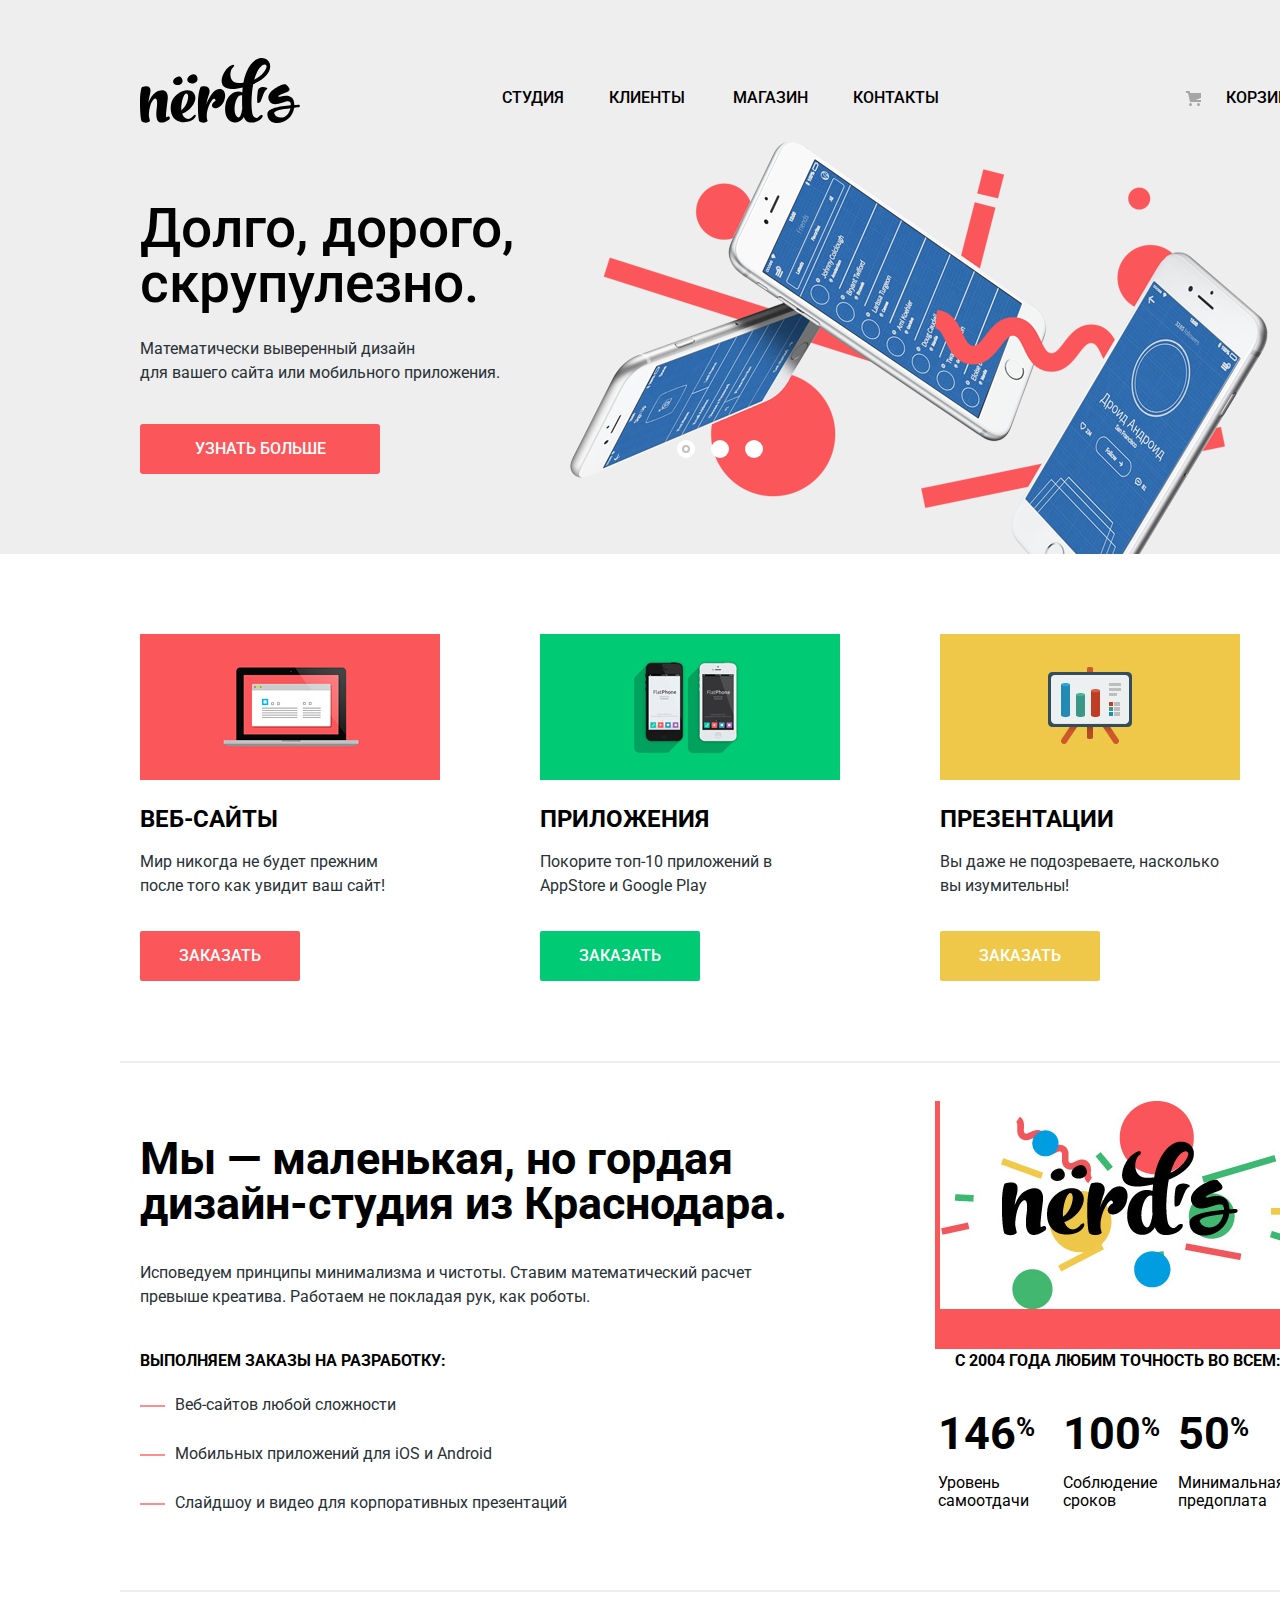
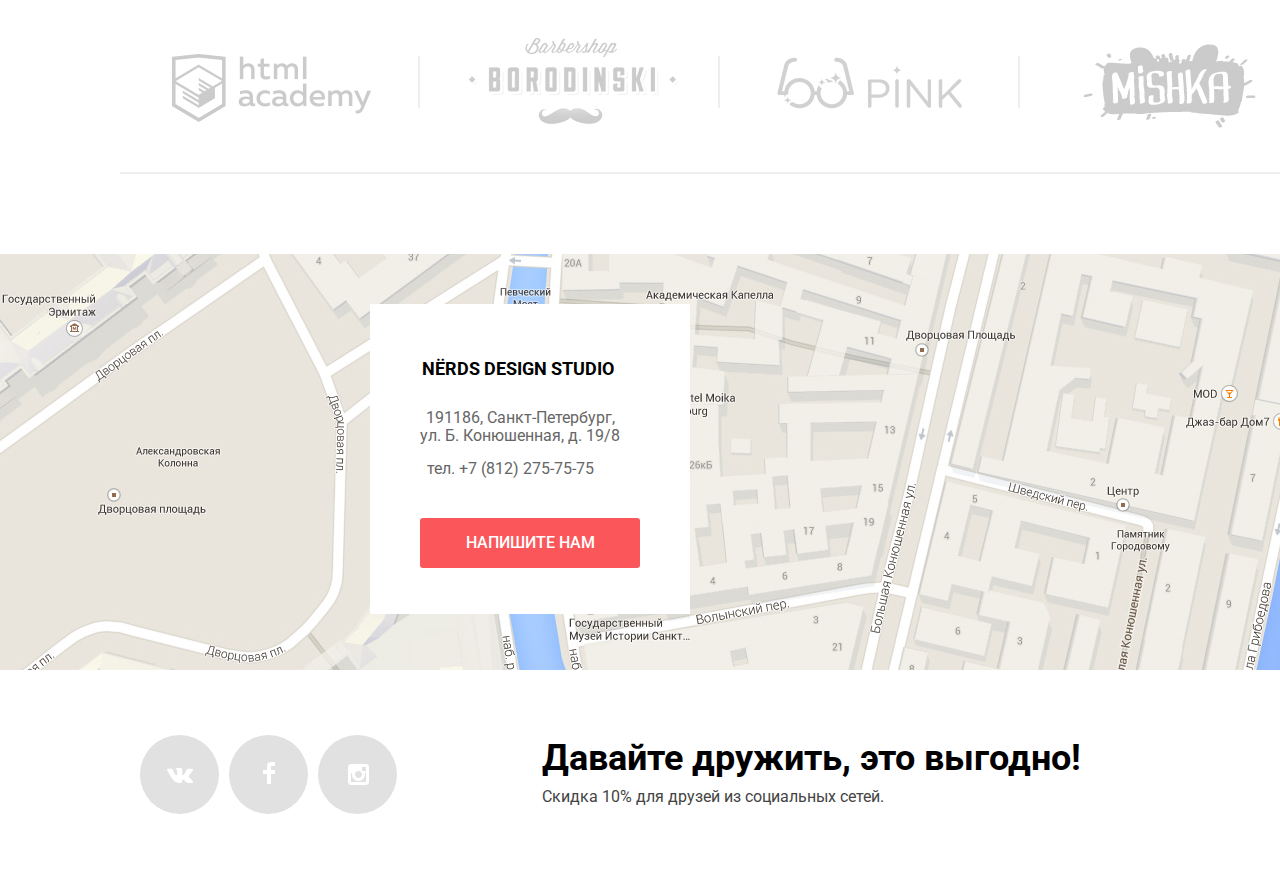
==== index.html @ 0709af21 "Закончил верстку  главной страницы и страницы каталога" ====
<!DOCTYPE html>
<html lang="ru">
  <head>
    <meta charset="utf-8">
    <title>Дизайн студия nёrds</title>
    <link href="https://fonts.googleapis.com/css?family=Roboto:400,500,700&amp;subset=cyrillic" rel="stylesheet">
    <link href="css/normalize.css" rel="stylesheet">
    <link href="css/style.css" rel="stylesheet">
  </head>
  <body>
    <header class="main-header">
      <div class="flex-container">
        <span class="main-header-logo">
          <img src="img/nerds-logo.svg" width="160" height="65" alt="Логотип дизайн студии nёrds">
        </span>
        <nav class="navigation">
          <ul class="navigation-list">
            <li class="navigation-item"><a class="navigation-link" href="studio.html">Студия</a></li>
            <li class="navigation-item"><a class="navigation-link" href="customers.html">Клиенты</a></li>
            <li class="navigation-item"><a class="navigation-link" href="catalog.html">Магазин</a></li>
            <li class="navigation-item"><a class="navigation-link" href="contacts.html">Контакты</a></li>
          </ul>
          <a class="navigation-link-basket" href="basket.html">Корзина</a>
        </nav>
      </div>
    </header>

    <main class="main-content">
      <h1 class="visually-hidden">Дизайн студия nёrds</h1>
      <section class="slider">
        <div class="flex-container">
          <h2 class="visually-hidden">Слайдер</h2>
          <div class="slide active">
            <p class="slide-slogan">Долго, дорого, скрупулезно.</p>
            <p class="slide-content">Математически выверенный дизайн<br> для вашего сайта или мобильного приложения.</p>
            <a class="button slide-button" href="#target">Узнать больше</a>
          </div>
          <div class="slide">
            <p class="slide-slogan">Любим математику как никто другой</p>
            <p class="slide-content">Никакого креатива, только математические формулы для расчета идеальных пропорций.</p>
            <a class="button slide-button" href="#target">Узнать больше</a>
          </div>
          <div class="slide">
            <p class="slide-slogan">Только ночь, только хардкор</p>
            <p class="slide-content">Работать днем, как все? Мы против этого. Ближе к полуночи работа только начинается.</p>
            <a class="button slide-button" href="#target">Узнать больше</a>
          </div>
          <div class="controls-container">
            <button class="slider-btn active"></button>
            <button class="slider-btn"></button>
            <button class="slider-btn"></button>
          </div>
        </div>
      </section>

      <section class="features">
        <div class="flex-container">
          <h2 class="visually-hidden">Услуги</h2>
          <ul class="features-list">
            <li class="features-item">
              <div class="features-icon features-icon-notebook"></div>
              <h3 class="features-title">Веб-сайты</h3>
              <p class="features-item-content">Мир никогда не будет прежним после того как увидит ваш сайт!</p>
              <a class="button button-red" href="#target">Заказать</a>
            </li>
            <li class="features-item">
              <div class="features-icon features-icon-mobilephone"></div>
              <h3 class="features-title">Приложения</h3>
              <p class="features-item-content">Покорите топ-10 приложений в AppStore и Google Play</p>
              <a class="button button-green" href="#target">Заказать</a>
            </li>
              <li class="features-item">
              <div class="features-icon features-icon-presentation"></div>
              <h3 class="features-title">Презентации</h3>
              <p class="features-item-content">Вы даже не подозреваете, насколько вы изумительны!</p>
              <a class="button button-yellow" href="#target">Заказать</a>
            </li>
          </ul>
        </div>
      </section>

      <section class="about">
        <div class="flex-container">
          <h2 class="visually-hidden">О компании</h2>
          <div class="about-column">
            <p class="about-slogan"><b>Мы — маленькая, но гордая дизайн-студия из Краснодара.</b></p>
            <p class="about-text">Исповедуем принципы минимализма и чистоты. Ставим математический расчет превыше креатива. Работаем не покладая рук, как роботы.</p>
            <p class="about-text-bold">Выполняем заказы на разработку:</p>
            <ul class="about-list">
              <li class="about-item">Веб-сайтов любой сложности</li>
              <li class="about-item">Мобильных приложений для iOS и Android</li>
              <li class="about-item">Слайдшоу и видео для корпоративных презентаций</li>
            </ul>
          </div>
          <div class="about-column">
            <div class="about-logo">
              <img src="img/about-logo.jpg" width="360" height="208" alt="Лого nёrds">
            </div>
            <p class="about-text-bold left">с 2004 года любим точность во всем:</p>
            <table class="advantages-table">
              <tr class="advantages-table-row">
                <td class="advantages-table-column-top">146<sup>%</sup></td>
                <td class="advantages-table-column-top">100<sup>%</sup></td>
                <td class="advantages-table-column-top">50<sup>%</sup></td>
              </tr>
              <tr class="advantages-table-row">
                <td class="advantages-table-column-bottom">Уровень самоотдачи</td>
                <td class="advantages-table-column-bottom">Соблюдение сроков</td>
                <td class="advantages-table-column-bottom">Минимальная предоплата</td>
              </tr>
            </table>
          </div>
        </div>
      </section>

      <section class="projects">
        <h2 class="visually-hidden">Наши проекты</h2>
        <ul class="flex-container">
            <li class="projects-item">
              <a class="projects-link" href="#target">
                <img src="img/logo-htmlacademy.png" width="260" height="180" alt="HTML Academy">
              </a>
            </li>
            <li class="projects-item">
              <a class="projects-link" href="#target">
                <img src="img/logo-borodinski.png" width="260" height="180" alt="Borodinski">
              </a>
            </li>
            <li class="projects-item">
              <a class="projects-link" href="#target">
                <img src="img/logo-pink.png" width="260" height="180" alt="Pink">
              </a>
            </li>
            <li class="projects-item">
              <a class="projects-link" href="#target">
                <img src="img/logo-mishka.png" width="260" height="180" alt="Mishka">
              </a>
            </li>
        </ul>
      </section>


      <section class="map">
          <h2 class="visually-hidden">Карта</h2>

          <iframe src="https://www.google.com/maps/embed?pb=!1m18!1m12!1m3!1d1998.5989424123825!2d30.320894615906596!3d59.93879686904818!2m3!1f0!2f0!3f0!3m2!1i1024!2i768!4f13.1!3m3!1m2!1s0x4696310fca5ba729%3A0xea9c53d4493c879f!2z0JHQvtC70YzRiNCw0Y8g0JrQvtC90Y7RiNC10L3QvdCw0Y8g0YPQuy4sIDE5LCDQodCw0L3QutGCLdCf0LXRgtC10YDQsdGD0YDQsywgMTkxMTg2!5e0!3m2!1sru!2sru!4v1462288580233"
          style="border:0" allowfullscreen>

          </iframe>
          <div class="contacts">
            <p class="contacts-title">Nёrds design studio</p>
            <p class="contacts-description">191186, Санкт-Петербург, ул. Б. Конюшенная, д. 19/8</p>
            <p class="contacts-description phone">тел. <a class="contacts-tel" href="tel:+78122757575">+7 (812) 275-75-75</a></p>
            <a class="contacts-button button" href="contacts.html">Напишите нам</a>
          </div>
          <div class="map-picture"></div>
      </section>
    </main>

    <footer class="main-footer">
      <div class="flex-container">
        <h2 class="visually-hidden">Контакты</h2>
        <div class="footer-social">
           <a class="social-link social-vk" href="#target" aria-label="Наша группа Вконтакте"></a>
           <a class="social-link social-fb" href="#target" aria-label="Наша группа в Фейсбук"></a>
           <a class="social-link social-inst" href="#target" aria-label="Наша страница в Инстаграм"></a>
        </div>
        <div class="friends">
          <p class="friends-content">Давайте дружить, это выгодно!</p>
          <p class="friends-discount">Скидка 10% для друзей из социальных сетей.</p>
        </div>
      </div>
    </footer>

    <section class="modal">

      <h2 class="modal-title">Напишите нам</h2>
      <form class="modal-form" method="post" action="https://echo.htmlacademy.ru">
        <div class="half-width-wrapper">
          <div class="half-width">
            <label class="modal-field">
              <span class="modal-name">Ваше имя:</span>
              <input class="modal-input" type="text" name="username" placeholder="Имя Фамилия">
            </label>
          </div>

          <div class="half-width">
            <label class="modal-field">
              <span class="modal-name">Ваш e-mail:</span>
              <input class="modal-input" type="text" name="e-mail" placeholder="email@example.com">
            </label>
          </div>
        </div>
        <div class="message-container">
          <label class="modal-field">
            <span class="modal-name">Текст письма:</span>
            <textarea class="modal-input textarea" rows="8" cols="80" name="text-letter" placeholder="В свободной форме"></textarea>
          </label>
        </div>
        <button class="modal-button-close" type="button"></button>
        <button class="button modal-button-send">Отправить</button>
      </form>

    </section>
    <script src="js/modal.js"></script>
  </body>
</html>
---- css/style.css ----
body {
  min-width: 1440px;
  margin: 0;
  padding: 0;
  font-family: "Roboto", Arial, sans-serif;
  font-size: 16px;
  line-height: 24px;
  font-weight: 400;
  color: #283136;
  background-color: #ffffff;
}

.visually-hidden {
  position: absolute;
  width: 1px;
  height: 1px;
  margin: -1px;
  padding: 0;
  overflow: hidden;
  border: 0;
  clip: rect(0 0 0 0);
}

a {
  text-decoration: none;
}

.button {
  display: block;
  padding: 16px 0;
  font-size: 16px;
  line-height: 18px;
  font-weight: 500;
  text-transform: uppercase;
  text-align: center;
  vertical-align: middle;
  color: #ffffff;
  border: none;
  border-radius: 2px;
  background-color: #fb565a;
}

.button:hover,
.button:focus {
  background-color: #e74246;
}

.button:active {
  background-color: #d7373b;
  color: rgba(255,255,255, 0.3);
}

.main-header-logo {
  margin-right: 202px;
  align-self: flex-start;
}

.main-header-logo[href] {
  opacity: 1;
}

.main-header-logo[href]:hover,
.main-header-logo[href]:focus {
  opacity: 0.8;
}

.main-header-logo[href]:active {
  opacity: 0.3;
}

.main-header{
  padding-top: 58px;
  background-color: #eeeeee;
}

.flex-container {
  display: flex;
  width: 1160px;
  margin: 0 auto;
  padding: 0 20px;
}

.navigation {
  display: flex;
  justify-content: space-between;
  width: 800px;
  font-size: 16px;
  font-weight: 500;
  line-height: 30px;
  color: #000000;
  background-color: #eeeeee;
  text-transform: uppercase;
}

.navigation-item {
  margin-right: 45px
}

.navigation-list {
  display: flex;
  flex-wrap: wrap;
  width: 500px;
  margin: 0;
  padding: 0;
  justify-content: flex-start;
  list-style: none;
}

.navigation-link-basket,
.navigation-link[href] {
  display: block;
  padding-top: 25px;
  padding-bottom: 20px;
  color: #000000;
}

.navigation-link:not([href]) {
  display: block;
  padding-top: 25px;
}

.navigation-link-basket {
  padding-right: 0px;
  position: relative;
  padding-left: 50px;
}

.navigation-link-basket::before {
  content: "";
  position: absolute;
  top: 33px;
  left: 10px;
  width: 15px;
  height: 15px;
  background-image: url("../img/cart-icon.svg");
  background-repeat: no-repeat;
  background-position: 0 0;
}

.navigation-link-basket:hover,
.navigation-link-basket:focus,
.navigation-link[href]:hover,
.navigation-link[href]:focus {
  color: #fb565a;
}

.navigation-link-basket:active,
.navigation-link[href]:active {
  color: rgba(0,0,0,0.3);
}

.navigation-link-current:not([href]) {
  padding-bottom: 5px;
  border-bottom: 3px solid #fb565a;
}

.navigation-list li:nth-child(2) {
    padding-right: 3px;
}

.slider {
  position: relative;
  background-color: #eeeeee;
}

.slider .flex-container {
  display: block;
}

.controls-container {
  position: absolute;
  left: 50%;
  bottom: 104px;
  z-index: 100;

  width: 160px;
  height: 18px;

  text-align: center;
  font-size: 0;
  transform: translateX(-50%);
}

.slider-btn {
  position: relative;
  display: inline-block;
  width: 18px;
  height: 18px;
  margin: 8px;
  background-color: #ffffff;
  border-radius: 50%;
  border: 0;
  cursor: pointer;
}

.controls-container .active::before {
  content: "";
  position: absolute;
  left: 50%;
  top: 50%;
  width: 4px;
  height: 4px;
  margin: -4px;
  border: 2px solid #c1c1c1;
  border-radius: 50%;
}


.slide {
  display: none;
  margin: 0;
  padding: 68px 0 80px 0;
  background-color: #eeeeee;
}

.slide.active {
  display: block;
}


.slide.active  {
  background-image: url("../img/nerds-slide1.png");
  background-repeat: no-repeat;
  background-position: 99% -10px;
}

.slide {
  background-image: url("../img/nerds-slide2.png");
  background-repeat: no-repeat;
  background-position: 99% -10px;
}

.slide {
  background-image: url("../img/nerds-slide3.png");
  background-repeat: no-repeat;
  background-position: 99% -10px;
}

.slide-slogan {
  max-width: 600px;
  margin: 0;
  margin-bottom: 26px;
  font-size: 55px;
  line-height: 55px;
  font-weight: 500;
  color: #000000;
}

.slide-content {
  max-width: 360px;
  margin: 0;
  margin-bottom: 39px;
  line-height: 24px;
  color: #283136;
}

.slide-button {
  display: block;
  width: 240px;
  padding: 16px 0;
  font-size: 16px;
  line-height: 18px;
  color: #ffffff;
  text-transform: uppercase;
  text-align: center;
  text-decoration: none;
  background-color: #fb565a;
  border-radius: 3px;
  border: none;
}

.slide-button:hover,
.slide-button:focus {
  background-color: #e74246;
}

.slide-button:active {
  background-color: #d7373b;
  color: rgba(255,255,255,0.3);
  box-shadow: 0 3px rgba(0, 0, 0, 0.1) inset;
}

.features {
  padding: 80px 0px;
}

.features-list {
  display: flex;
  flex-wrap: wrap;
  margin: 0;
  padding: 0;
  list-style: none;
}

.features-item {
  width: 300px;
}

.features-item:nth-child(1) {
margin-right: 100px;
}

.features-item:nth-child(2) {
margin-right: 100px;
}

.features-icon {
  border: none;
  background-repeat: no-repeat;
  width: 300px;
  height: 146px;
}

.features-icon-notebook {
  background-image: url("../img/notebook.jpg");
  background-color: #fb565a;
}

.features-icon-mobilephone {
  background-image: url("../img/phones.jpg");
  background-color: #00ca74;
}

.features-icon-presentation {
  background-image: url("../img/presentation.jpg");
  background-color: #efc84a;
}

.features-title{
    font-size: 24px;
    line-height: 30px;
    font-weight: 700;
    color: #000000;
    text-transform: uppercase;
    margin-bottom: 0px
}

.features-item-content {
  width: 280px;
  color: #283136;
  margin-bottom: 33px;
}

.button-red {
  width: 160px;
  background-color: #fb565a;
}

.button-red:hover,
.button-red:focus {
  background-color: #e74246;
}

.button-red:active {
  background-color: #d7373b;
  color: rgba(255,255,255, 0.3);
}

.button-green {
  width: 160px;
  background-color: #00ca74;
}

.button-green:hover,
.button-green:focus {
  background-color: #00bc6c;
}

.button-green:active {
  background-color: #00aa62;
  color: rgba(255,255,255, 0.3);
}

.button-yellow {
  width: 160px;
  background-color: #efc84a;
}

.button-yellow:hover,
.button-yellow:focus {
  background-color: #eab534;
}

.button-yellow:active {
  background-color: #e5a722;
  color: rgba(255,255,255, 0.3);
}

.about {
  padding: 40px 0px;
}

.about .flex-container::after {
  content: '';
  width: 100%;
  height: 2px;
  position: absolute;
  border-top: 2px solid #eeeeee;
  left: 0px;
  top: -40px;
}

.about .flex-container {
  justify-content: space-between;
  position: relative;
}

.about-slogan{
  font-size: 45px;
  line-height: 45px;
  font-weight: 500;
  width: 700px;
  margin: 0;
  padding: 0;
  margin-top: 35px;
  margin-bottom: 35px;
  color: #000000;
}

.about-text {
  width: 630px;
  margin-bottom: 40px;
  text-align: left;
  color: #283136;
}

.about-text-bold {
  font-size: 16px;
  font-weight: 700;
  line-height: 24px;
  margin: 0;
  padding: 0;
  margin: 0;
  margin-bottom: 20px;
  text-transform: uppercase;
  text-align: left;
  color: #283136;
}

.about-list {
  text-align: left;
  color: #283136;
}

.about-list {
  margin: 0;
  padding: 0;
  list-style: none;
}

.about-item:nth-child(3) {
  margin-bottom: 0px;
}

.about-item {
  position: relative;
  font-size: 16px;
  line-height: 24px;
  font-weight: 400;
  text-align: left;
  color: #283136;
  padding-left: 35px;
  margin-bottom: 25px;
}
.about-item::before {
  position: absolute;
  content: "";
  width: 25px;
  height: 2px;
  background-color: #fc8e91;
  left: -40px;
  top: 15px;
  margin-left: 40px;
  margin-top: -3px;
}

.about-logo {
  width: 360px;
  height: 208px;
  padding-left: 5px;
  padding-bottom: 40px;
  border: none;
  background-color: #fb565a;
  text-align: left;
}

.about-text-bold {
  font-size: 16px;
  font-weight: 700;
  line-height: 24px;
  text-align: left;
  color: #000000;
}

.about-text-bold:nth-child(2){
  padding-left: 20px;
  padding-bottom: 15px;
}


.advantages-table-column-top {
  margin: 0;
  padding-bottom: 15px;
  padding-right: 25px;
  font-size: 45px;
  line-height: 45px;
  font-weight: 700;
  text-align: left;
  color: #000000;
}

.advantages-table-row td:nth-child(2) {
  padding-right: 15px;
}

.advantages-table-column-top sup {
  font-size: 26px;
}

.advantages-table-column-bottom {
  font-size: 16px;
  line-height: 18px;
  font-weight: 400;
  text-align: left;
  color: #000000;
  width: 95px;
}

.projects {
  margin: 35px 0px;
}

.projects .flex-container {
  list-style: none;
  position: relative;
  flex-wrap: wrap;
  justify-content: flex-start;
  min-height: 180px;
  border-top: 2px solid #eeeeee;
  border-bottom: 2px solid #eeeeee;
}

.projects-item {
  position: relative;
  height: 180px;
  padding-left: 40px;
}

.projects-item:nth-child(4n+1) {
  padding-left: 0px;
}

.projects-item::after {
  content: "";
  position: absolute;
  display: block;
  width: 2px;
  height: 52px;
  background-color: #eeeeee;
  transform: translateY(-50%);
  right: -20px;
  top: 50%;
}

.projects-item:last-of-type::after {
  display: none;
}

.projects-link {
  opacity: 0.2;
}


.projects-link:focus,
.projects-link:hover {
  opacity: 1;
}

.projects-link:active {
  opacity: 0.1;
}

.map {
  position: relative;
  margin-top: 80px;
}

.map iframe {
  width: 100%;
  height: 416px;
  position: absolute;
  top: 0;
  left: 0;
}


.contacts {
  position: absolute;
  display: flex;
  flex-direction: column;
  align-items: center;
  left: 370px;
  top: 50px;
  width: 320px;
  min-height: 310px;
  background-color: #ffffff;
}

.contacts-title {
  font-size: 18px;
  font-weight: 700;
  line-height: 30px;
  text-align: center;
  color: #000000;
  margin: 0;
  padding: 0;
  padding-top: 50px;
  padding-right: 25px;
  padding-bottom: 25px;
  text-transform: uppercase;
}



.contacts-description,
.contacts-tel {
  width: 205px;
  font-size: 16px;
  font-weight: 400;
  line-height: 18px;
  text-align: center;
  padding: 0px;
  margin: 0px;
  margin-right: 20px;
  color: #666666;
  text-decoration: none;
}

.phone {
  padding-top: 15px;
  padding-bottom: 40px;
}


.contacts-button {
  width: 220px;
  border-radius: 3px;
  border: none;
  background-color: #fb565a;
}

.contacts-button:hover,
.contacts-button:focus {
  background-color: #e74246;
}

.contacts-button:active {
  background-color: #d7373b;
  color: rgba(255,255,255,0.3);
}

.map-picture {
  display: flex;
  margin: 0 auto;
  width: 100%;
  height: 416px;
  background: #e9e5dc url("../img/map.jpg") no-repeat center center;
}

.footer-social {
  display: flex;
  margin: 0;
  padding: 0;
}

.friends {
  margin-top: 70px;
  margin-bottom: 75px;
  margin-left: 135px;
}

.footer-social {
  text-align: left;
}

.social-link {
  height: 79px;
  width: 79px;
  background-color: #e1e1e1;
  border-radius: 50%;
  text-align: center;
  vertical-align: middle;
  position: relative;
  display: flex;
  margin: 0px;
  margin-top: 65px;
  margin-right: 10px;
}



.social-vk::after {
  background-image: url("../img/vk-icon.svg");
  background-repeat: no-repeat;
  content: '';
  height: 15px;
  width: 26px;
  position: absolute;
  top: 33px;
  left: 27px;
}

.social-fb::after {
  background-image: url("../img/fb-icon.svg");
  background-repeat: no-repeat;
  content: '';
  height: 22px;
  width: 12px;
  position: absolute;
  top: 27px;
  left: 34px;
}

.social-inst::after {
  background-image: url("../img/insta-icon.svg");
  background-repeat: no-repeat;
  content: '';
  height: 21px;
  width: 21px;
  position: absolute;
  top: 29px;
  left: 30px;
}

.social-link:hover {
  background-color: #e74246;
}

.social-link:active {
  background-color: #d7373b;
  background-repeat: no-repeat;
}

.friends-content {
  font-size: 36px;
  font-weight: 700;
  line-height: 36px;
  margin: 0;
  padding: 0;
  padding-bottom: 10px;
  text-align: left;
  color: #000000;
}

.friends-discount {
  font-size: 16px;
  font-weight: 400;
  line-height: 22px;
  margin: 0;
  padding: 0;
  text-align: left;
  color: #444444;
}

.modal{
  position: fixed;
  z-index: 20;
  background-color: #ffffff;
  box-sizing: border-box;
  box-shadow: 0px 0px 40px 0 #636464;
  bottom: 172px;
  left: 50%;
  margin-left: -474px;
  display: flex;
  flex-direction: column;
  width: 960px;
  height: 590px;
  padding-left: 100px;
  padding-top: 68px;
  padding-right: 80px;
  padding-bottom: 84px;
}

.modal-button-close {
  position: absolute;
  top:78px;
  right: 88px;
  width: 22px;
  height: 22px;
  font-size: 0;
  border: 0;
  cursor: pointer;
  background-color: transparent;
}

.modal-button-close::before,
.modal-button-close::after {
  content: "";
  position: absolute;
  top: 10px;
  left: 0px;
  width: 25px;
  height: 3px;
  background-color: rgba(251,86,90, 0.3);
}

.modal-button-close::before {
  transform: rotate(45deg);
}
.modal-button-close::after {
  transform: rotate(-45deg);
}

.modal-button-close:hover::before,
.modal-button-close:hover::after {
background-color: rgba(251,86,90, 1);
}

.modal-button-close:active::before,
.modal-button-close:active::after {
background-color: rgba(251,86,90, 0.1);
}

.modal {
  display: none;
}
.modal-show {
  display: block;
  animation: zoom 0.6s;
}
@keyframes shake {
  0%,
  100% {transform: translateX(0);}
  10%,
  30%,
  50%,
  70%,
  90% {transform: translateX(-10px);}
  20%,
  40%,
  60%,
  80% {transform: translateX(10px);}
}
@keyframes zoom {
  0% {
    transform: scale(0.01);
  }
  20% {
    transform: scale(0.2);
  }
  40% {
    transform: scale(0.4);
  }
  60% {
    transform: scale(0.6);
  }
  80% {
    transform: scale(0.8);
  }
  90% {
    transform: scale(0.9);
  }

  100% {
    transform: scale(1);
  }
}
.modal-error {
  animation: shake 0.6s;
}

.modal-title {
  font-size: 45px;
  font-weight: 500;
  line-height: 45px;
  margin: 0;
  margin-bottom: 40px;
  color: #000000;
}

.half-width {
  width: 360px;
  margin-bottom: 30px;
  margin-right: 40px;
}

.half-width-wrapper {
  display: flex;
  padding-bottom: 3px;
}

.message-container {
  margin-bottom: 50px;
}

.modal-field {
display: flex;
  flex-direction: column;
}

.modal-name{
  font-size: 16px;
  font-weight: 700;
  line-height: 18px;
  padding-bottom: 10px;
  text-align: left;
  color: #000000;
}

.modal-input {
  width: 360px;
  height: 50px;
  font-size: 16px;
  font-weight: 400;
  line-height: 18px;
  text-align: left;
  color: rgba(68, 68, 68, 0.5);
  background-color: #ffffff;
  border: 2px solid #d7dcde;
  border-radius: 2px;
  padding-left: 13px;
  box-sizing: border-box;
}

.modal-input::-webkit-input-placeholder {
    color: rgba(68, 68, 68, 0.5);
   }
.modal-input::-moz-placeholder {
    color: rgba(68, 68, 68, 0.5);
   }

.modal-input:hover {
  background-color: #ffffff;
  color: rgba(68,68,68,0.5);
  border: 2px solid #b4b9bb;
}

.modal-input:focus {
  background-color: #ffffff;
  color: #000000;
  border: 2px solid #000000;
  outline: none;
}

.modal-input:invalid {
  background-color: #ffffff;
  color: #e74246;
  border-color: #e74246;
}

.textarea {
  width: 760px;
  border: 2px solid #d7dcde;
  padding: 12px 13px;
  height: 115px;
}

.modal-button-send {
  width: 260px;
  height: 50px;
  margin-bottom: 84px;
  background-color: #fb565a;
}

.modal-button-send:hover,
.modal-button-send:focus {
  background-color: #e74246;
}

.modal-button-send:active {
  background-color: #d7373b;
  color: rgba(255,255,255,0.3);
}

.page-title {
  font-size: 55px;
  font-weight: 500;
  line-height: 55px;
  text-align: center;
  color: #000000;
  margin: 0;
  padding-top: 70px;
  padding-bottom: 105px;
  margin-bottom: 55px;
  background-color: #eeeeee;
}

.container .flex-container {
  justify-content: space-between;
}

.flex-wrapper {
  width: 760px;
  display: flex;
  flex-direction: column;
}

.sorting-flex-wrapper {
  display: flex;
  flex-wrap: wrap;
  margin-bottom: 35px;
}

.filters {
  width: 360px;
  flex-shrink: 0;
}

.filter-section {
  margin: 0;
  margin-bottom: 55px;
  padding: 0;
  border: none;
}

.filter-title {
  font-size: 18px;
  font-weight: 700;
  line-height: 30px;
  letter-spacing: 0.2px;
  text-transform: uppercase;
  text-align: left;
  color: #000000;
}


.range-filter {
  width: 260px;
  margin-top: 49px;
}

.range {
  position: relative;
  height: 41px;
  margin-bottom: 15px;
  padding-top: 39px;
  padding-right: 20px;
  padding-left: 20px;
  background-color: #f1f1f1;
  border-radius: 5px;
}

.range-bar {
  height: 2px;
  background: #d7dcde;
}

.range-bar-green {
  width: 70%;
  height: 2px;
  background: #00ca74;
}

.range-grip {
  position: absolute;
  top: 31px;
  left: 0;
  width: 4px;
  height: 4px;
  padding: 0;
  border: 8px solid #ffffff;
  background-color: #ababab;
  box-shadow: 0 2px 1px 0 #cfcfcf;
  border-radius: 50%;
  cursor: pointer;
}

.range-grip-min {
    left: 20px;
}

.range-grip-max {
    left: 160px;
}

.price-controls {
  display: flex;
  justify-content: space-between;
  font-size: 0;
}

.price {
  display: flex;
  align-items: center;
  width: 50%;
  font-size: 16px;
  font-weight: 400;
  line-height: 22px;
  text-transform: uppercase;
  text-align: left;
  color: #283136;
}

.price:nth-child(2) {
  justify-content: flex-end;
}

.price-value {
  width: 60px;
  padding: 8px 10px;
  margin-left: 10px;
  text-align: center;
  background-color: #eeeeee;
  color: #000000;
  border: none;
  border-radius: 2px;
  background: #f1f1f1;
}

.filter-wrapper {
  display: flex;
  flex-direction: column;
  margin: 0;
  padding: 0;
}

.filter-section:nth-child(2) .filter-title {
  padding-bottom: 15px;
}

.filter-section:nth-child(3) .filter-title {
    padding-bottom: 15px;
}

.form-column .filter-section:nth-child(2) {
    margin-bottom: 30px;
}

.form-column .filter-section:nth-child(3) {
    margin-bottom: 40px;
}


.filter-label {
  font-size: 16px;
  font-weight: 400;
  line-height: 20px;
  font-weight: normal;
  padding-left: 37px;
  text-align: left;
  background-repeat: no-repeat;
  position: relative;
  color: #283136;
}

.filter-label:hover {
  color: #000000;
}

.filter-label:disabled {
  color: rgba(40,49,54,0.3);
}

.filter-label::before {
  content: "";
  display: inline-block;
  vertical-align: middle;
  height: 25px;
  width: 27px;
  position: absolute;
  left: 0;
  opacity: 0.4;
}

.grid-option input:checked + .filter-label::before {
    background-image: url(../img/radio-on.svg);
    background-repeat: no-repeat;
}

.grid-option .filter-label::before {
    background-image: url(../img/radio-off.svg);
    background-repeat: no-repeat;
}

.specifics-label input:checked + .filter-label::before {
    background-image: url(../img/checkbox-on.svg);
    background-repeat: no-repeat;
}

.specifics-label .filter-label::before {
    background-image: url(../img/checkbox-off.svg);
    background-repeat: no-repeat;
}

.filter-label:hover::before {
  opacity: 1;
}

.filter-label:disabled::before {
  opacity: 0.1;
}

.grid-option,
.specifics-label {
  padding-bottom: 15px;
}


.show-button {
  width: 260px;
  padding: 13px 0;
  color: #000000;
  background-color: #eeeeee;
  border-radius: 2px;
}

.show-button:hover,
.show-button:focus {
  background-color: #dfdfdf;
}

.show-button:active {
  background-color: #d5d5d5;
  color: rgba(0,0,0,0.3);
  box-shadow: 0 3px rgba(0, 0, 0, 0.1) inset;
}

.options-title {
  font-size: 18px;
  font-weight: 700;
  line-height: 30px;
  margin: 0;
  margin-right: 265px;
  padding: 0;
  letter-spacing: 0.2px;
  text-transform: uppercase;
  text-align: left;
  color: #000000;
}



.sorting-list {
  display: flex;
  margin: 0;
  padding: 0;
  list-style: none;
}

.sorting-item-link {
  font-size: 14px;
  font-weight: 400;
  line-height: 18px;
  text-align: left;
  text-transform: uppercase;
  color: rgba(0,0,0,0.3);
}


.sorting-item  {
  margin-right: 25px;
}
.sorting-item:nth-child(3) {
  margin-right: 50px;
}

.sorting-item-link:hover {
  color: rgba(0,0,0,0.6);
}

.sorting-item-link:focus,
.sorting-item-link:active {
  color: rgba(0,0,0.1);
}

.sorting-item-current {
  color: #000000;
}

.sorting-item-current:hover,
.sorting-item-current:focus,
.sorting-item-current:active {
  color: #000000;
}

.sorting-dir-link {
  opacity: 0.2;
}
.sorting-dir-link:hover,
.sorting-dir-link:focus {
  opacity: 0.6;
}
.sorting-dir-link:active {
  opacity: 1;
}
.sorting-dir-up {
  opacity: 0.3;
  margin-left: 10px;
}
.sorting-dir-down {
  opacity: 1;
}

.sorting-dir-down:hover,
.sorting-dir-down:focus,
.sorting-dir-down:active {
  opacity: 1;
}

.catalog {
  margin-bottom: 30px;
}


.catalog-list {
  display: flex;
  justify-content: space-between;
  align-items: center;
  flex-wrap: wrap;
  margin: 0;
  margin-top: 15px;
  padding: 0;
  list-style: none;
}

.catalog-item {
  position: relative;
  width: 360px;
  height: 616px;
  margin-bottom: 33px;
  margin-right: 40px;
}

.catalog-item:hover {
  box-shadow: 0px 0px 10px 2px rgba(0,0,0,0.35);
}

.catalog-item:nth-child(2n) {
  margin-right: 0;
}

.catalog-item:hover .catalog-item-desc {
  display: block;
}

.browser {
    z-index: 20;
    width: 360px;
    height: 40px;
    opacity: 0.12;
}

.catalog-item:hover .browser {
  opacity: 1;
}

.catalog-item-desc {
    position: absolute;
    z-index: 10;
    width: 360px;
    bottom: 0;
    background-color: #eeeeee;
    color: #666666;
    padding-top: 25px;
    padding-bottom: 45px;
    display: none;
}

.catalog-item-title {
  margin: 0;
  margin-bottom: 15px;
  text-align: center;
}


.catalog-item-link {
  font-size: 18px;
  font-weight: 700;
  line-height: 30px;
  color: #000000;
  text-transform: uppercase;
}



.catalog-item-text {
  font-size: 16px;
  font-weight: 400;
  line-height: 18px;
  text-align: center;
  color: #666666;
  margin: 0 auto;
  max-width: 240px;
  padding-bottom: 30px;
}

.catalog-button {
  background-color: #fb565a;
  margin: 0 auto;
  display: block;
  width: 200px;
}

.catalog-button:hover,
.catalog-button:focus {
  background-color: #e74246;
  color: #ffffff;
}

.catalog-button:active {
  background-color: #d7373b;
  color: #ffffff;
}

.pagination {
  display: flex;
  margin: 0;
  padding: 0;
  list-style: none;
  text-align: center;
  margin-bottom: 60px;
}

.pagination-link {
  display: inline-block;
  width: 45px;
  height: 45px;
  font-size: 16px;
  font-weight: 500;
  line-height: 45px;
  margin: 0;
  margin-right: 10px;
  border-radius: 3px;
  text-align: center;
  padding-top: 0px;
  text-transform: uppercase;
  color: #000000;
  background-color: #eeeeee;
  border: solid 3px transparent;
  text-align: center;
}

.pagination .pagination-link-next {
  width: 255px;
}

.pagination-link:hover {
  background-color: #dfdfdf;
  border-color: transparent;
}

.pagination-link:active {
  background-color: #d5d5d5;
  border-color: transparent;
  color: rgba(0,0,0,0.3);
}

.pagination-link-current {
  color: #000000;
  background-color: #ffffff;
  border: solid 3px #dbdbdb;
}

.pagination-link-current:hover,
.pagination-link-current:focus,
.pagination-link-current:active {
  color: #000000;
  background-color: #ffffff;
  border: solid 3px #dbdbdb;
}

.container .map {
    margin-top: 0px;
}
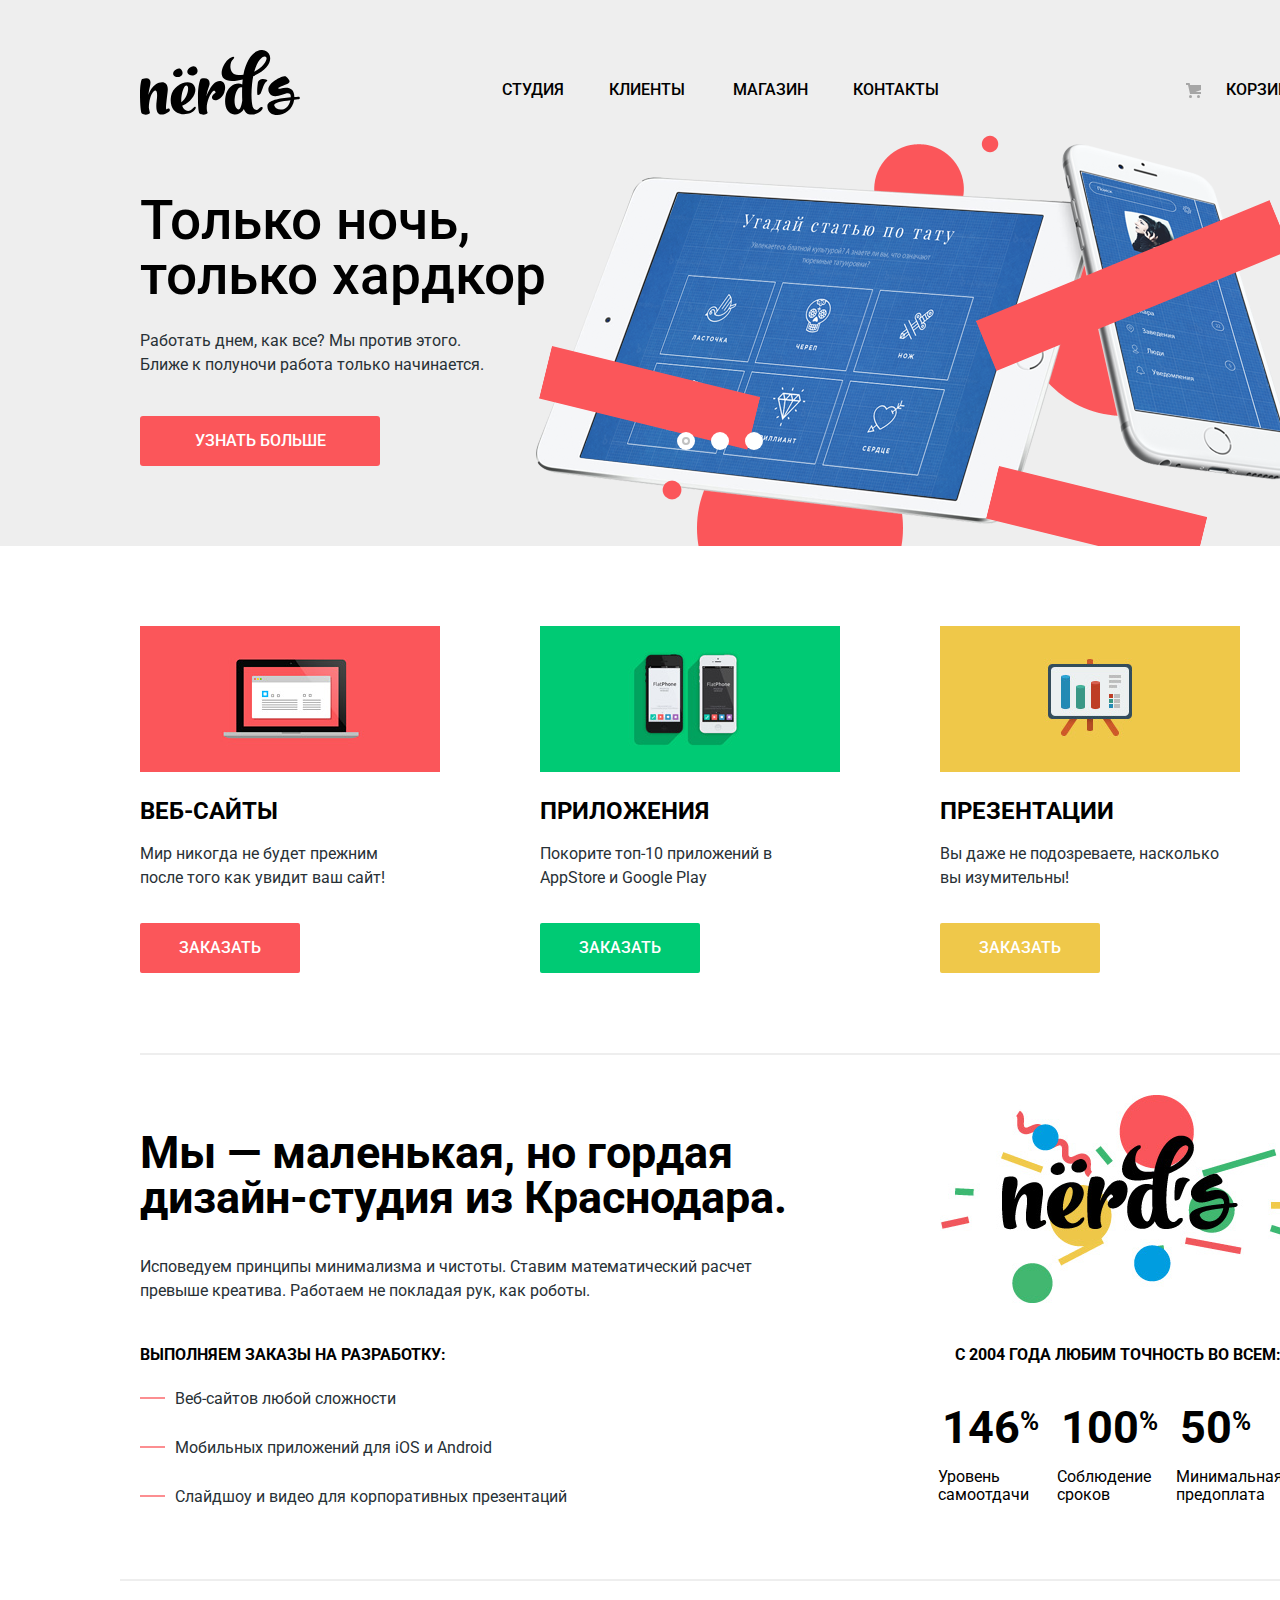
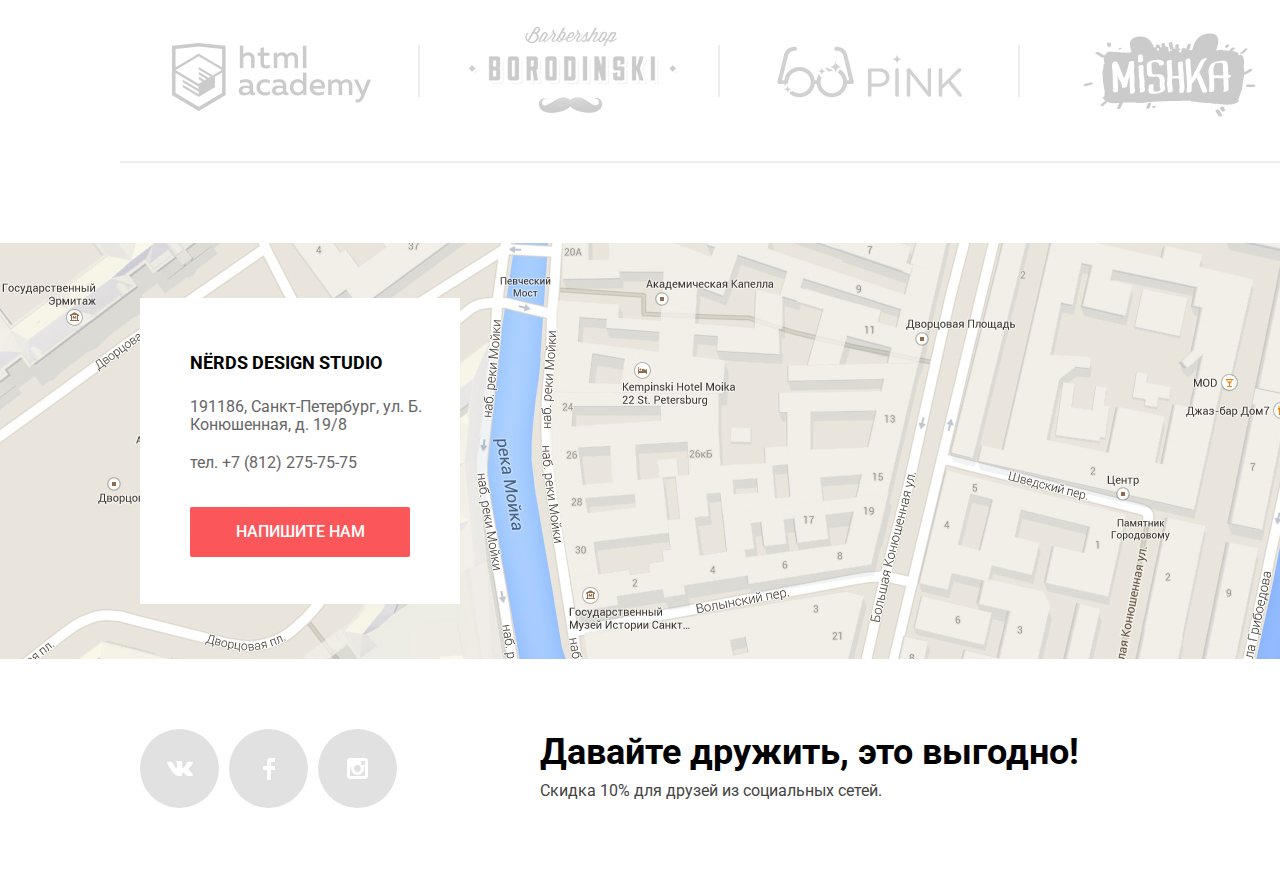
==== commit 3e19c2dc: "Внес изменения в файл главной страницы, каталога и в файл со стилями" ====
--- a/index.html
+++ b/index.html
@@ -30,7 +30,7 @@
       <section class="slider">
         <div class="flex-container">
           <h2 class="visually-hidden">Слайдер</h2>
-          <div class="slide active">
+          <div class="slide">
             <p class="slide-slogan">Долго, дорого, скрупулезно.</p>
             <p class="slide-content">Математически выверенный дизайн<br> для вашего сайта или мобильного приложения.</p>
             <a class="button slide-button" href="#target">Узнать больше</a>
@@ -40,9 +40,9 @@
             <p class="slide-content">Никакого креатива, только математические формулы для расчета идеальных пропорций.</p>
             <a class="button slide-button" href="#target">Узнать больше</a>
           </div>
-          <div class="slide">
-            <p class="slide-slogan">Только ночь, только хардкор</p>
-            <p class="slide-content">Работать днем, как все? Мы против этого. Ближе к полуночи работа только начинается.</p>
+          <div class="slide active">
+            <p class="slide-slogan">Только ночь,<br> только хардкор</p>
+            <p class="slide-content">Работать днем, как все? Мы против этого.<br> Ближе к полуночи работа только начинается.</p>
             <a class="button slide-button" href="#target">Узнать больше</a>
           </div>
           <div class="controls-container">
@@ -143,17 +143,18 @@
       <section class="map">
           <h2 class="visually-hidden">Карта</h2>
 
-          <iframe src="https://www.google.com/maps/embed?pb=!1m18!1m12!1m3!1d1998.5989424123825!2d30.320894615906596!3d59.93879686904818!2m3!1f0!2f0!3f0!3m2!1i1024!2i768!4f13.1!3m3!1m2!1s0x4696310fca5ba729%3A0xea9c53d4493c879f!2z0JHQvtC70YzRiNCw0Y8g0JrQvtC90Y7RiNC10L3QvdCw0Y8g0YPQuy4sIDE5LCDQodCw0L3QutGCLdCf0LXRgtC10YDQsdGD0YDQsywgMTkxMTg2!5e0!3m2!1sru!2sru!4v1462288580233"
+          <iframe class="interactive-map" src="https://www.google.com/maps/embed?pb=!1m18!1m12!1m3!1d1998.5989424123825!2d30.320894615906596!3d59.93879686904818!2m3!1f0!2f0!3f0!3m2!1i1024!2i768!4f13.1!3m3!1m2!1s0x4696310fca5ba729%3A0xea9c53d4493c879f!2z0JHQvtC70YzRiNCw0Y8g0JrQvtC90Y7RiNC10L3QvdCw0Y8g0YPQuy4sIDE5LCDQodCw0L3QutGCLdCf0LXRgtC10YDQsdGD0YDQsywgMTkxMTg2!5e0!3m2!1sru!2sru!4v1462288580233"
           style="border:0" allowfullscreen>
-
           </iframe>
-          <div class="contacts">
-            <p class="contacts-title">Nёrds design studio</p>
-            <p class="contacts-description">191186, Санкт-Петербург, ул. Б. Конюшенная, д. 19/8</p>
-            <p class="contacts-description phone">тел. <a class="contacts-tel" href="tel:+78122757575">+7 (812) 275-75-75</a></p>
-            <a class="contacts-button button" href="contacts.html">Напишите нам</a>
-          </div>
-          <div class="map-picture"></div>
+
+          <div class="flex-container">
+            <div class="contacts">
+              <p class="contacts-title">Nёrds design studio</p>
+              <p class="contacts-description">191186, Санкт-Петербург, ул. Б. Конюшенная, д. 19/8 </p>
+              <p class="contacts-description phone">тел. <a class="contacts-tel" href="tel:+78122757575">+7 (812) 275-75-75</a></p>
+              <a class="contacts-button button" href="contacts.html">Напишите нам</a>
+            </div>
+          </div>
       </section>
     </main>
 
--- a/css/style.css
+++ b/css/style.css
@@ -27,7 +27,7 @@
 
 .button {
   display: block;
-  padding: 16px 0;
+  padding: 16px 16px;
   font-size: 16px;
   line-height: 18px;
   font-weight: 500;
@@ -38,6 +38,7 @@
   border: none;
   border-radius: 2px;
   background-color: #fb565a;
+  box-sizing: border-box;
 }
 
 .button:hover,
@@ -47,7 +48,7 @@
 
 .button:active {
   background-color: #d7373b;
-  color: rgba(255,255,255, 0.3);
+  color: rgba(255, 255, 255, 0.3);
 }
 
 .main-header-logo {
@@ -69,7 +70,7 @@
 }
 
 .main-header{
-  padding-top: 58px;
+  padding-top: 50px;
   background-color: #eeeeee;
 }
 
@@ -107,20 +108,15 @@
 }
 
 .navigation-link-basket,
-.navigation-link[href] {
+.navigation-link {
   display: block;
   padding-top: 25px;
   padding-bottom: 20px;
   color: #000000;
 }
 
-.navigation-link:not([href]) {
-  display: block;
-  padding-top: 25px;
-}
-
 .navigation-link-basket {
-  padding-right: 0px;
+  padding-right: 0;
   position: relative;
   padding-left: 50px;
 }
@@ -139,19 +135,19 @@
 
 .navigation-link-basket:hover,
 .navigation-link-basket:focus,
-.navigation-link[href]:hover,
-.navigation-link[href]:focus {
+.navigation-link:hover,
+.navigation-link:focus {
   color: #fb565a;
 }
 
 .navigation-link-basket:active,
-.navigation-link[href]:active {
-  color: rgba(0,0,0,0.3);
-}
-
-.navigation-link-current:not([href]) {
-  padding-bottom: 5px;
-  border-bottom: 3px solid #fb565a;
+.navigation-link:active {
+  color: rgba(0, 0, 0, 0.3);
+}
+
+.navigation-link-current {
+  padding-bottom: 4px;
+  border-bottom: 2px solid #fb565a;
 }
 
 .navigation-list li:nth-child(2) {
@@ -172,10 +168,8 @@
   left: 50%;
   bottom: 104px;
   z-index: 100;
-
   width: 160px;
   height: 18px;
-
   text-align: center;
   font-size: 0;
   transform: translateX(-50%);
@@ -205,35 +199,29 @@
   border-radius: 50%;
 }
 
-
 .slide {
   display: none;
   margin: 0;
   padding: 68px 0 80px 0;
   background-color: #eeeeee;
+  background-repeat: no-repeat;
+  background-position: 99% -10px;
 }
 
 .slide.active {
   display: block;
 }
 
-
-.slide.active  {
+.slide {
   background-image: url("../img/nerds-slide1.png");
-  background-repeat: no-repeat;
-  background-position: 99% -10px;
 }
 
 .slide {
   background-image: url("../img/nerds-slide2.png");
-  background-repeat: no-repeat;
-  background-position: 99% -10px;
 }
 
 .slide {
   background-image: url("../img/nerds-slide3.png");
-  background-repeat: no-repeat;
-  background-position: 99% -10px;
 }
 
 .slide-slogan {
@@ -247,7 +235,7 @@
 }
 
 .slide-content {
-  max-width: 360px;
+  max-width: 380px;
   margin: 0;
   margin-bottom: 39px;
   line-height: 24px;
@@ -276,12 +264,12 @@
 
 .slide-button:active {
   background-color: #d7373b;
-  color: rgba(255,255,255,0.3);
+  color: rgba(255, 255, 255, 0.3);
   box-shadow: 0 3px rgba(0, 0, 0, 0.1) inset;
 }
 
 .features {
-  padding: 80px 0px;
+  padding: 80px 0 30px;
 }
 
 .features-list {
@@ -294,13 +282,10 @@
 
 .features-item {
   width: 300px;
-}
-
-.features-item:nth-child(1) {
-margin-right: 100px;
-}
-
-.features-item:nth-child(2) {
+  margin-bottom: 50px;
+}
+
+.features-item:not(:nth-child(3n)) {
 margin-right: 100px;
 }
 
@@ -332,7 +317,7 @@
     font-weight: 700;
     color: #000000;
     text-transform: uppercase;
-    margin-bottom: 0px
+    margin-bottom: 0;
 }
 
 .features-item-content {
@@ -341,8 +326,11 @@
   margin-bottom: 33px;
 }
 
+.features-item .button {
+  width: 160px;
+}
+
 .button-red {
-  width: 160px;
   background-color: #fb565a;
 }
 
@@ -353,11 +341,10 @@
 
 .button-red:active {
   background-color: #d7373b;
-  color: rgba(255,255,255, 0.3);
+  color: rgba(255, 255, 255, 0.3);
 }
 
 .button-green {
-  width: 160px;
   background-color: #00ca74;
 }
 
@@ -368,11 +355,10 @@
 
 .button-green:active {
   background-color: #00aa62;
-  color: rgba(255,255,255, 0.3);
+  color: rgba(255, 255, 255, 0.3);
 }
 
 .button-yellow {
-  width: 160px;
   background-color: #efc84a;
 }
 
@@ -383,26 +369,14 @@
 
 .button-yellow:active {
   background-color: #e5a722;
-  color: rgba(255,255,255, 0.3);
-}
-
-.about {
-  padding: 40px 0px;
-}
-
-.about .flex-container::after {
-  content: '';
-  width: 100%;
-  height: 2px;
-  position: absolute;
-  border-top: 2px solid #eeeeee;
-  left: 0px;
-  top: -40px;
+  color: rgba(255, 255, 255, 0.3);
 }
 
 .about .flex-container {
+  padding: 40px 0;
   justify-content: space-between;
   position: relative;
+  border-top: 2px solid #eeeeee;
 }
 
 .about-slogan{
@@ -430,7 +404,6 @@
   line-height: 24px;
   margin: 0;
   padding: 0;
-  margin: 0;
   margin-bottom: 20px;
   text-transform: uppercase;
   text-align: left;
@@ -440,16 +413,9 @@
 .about-list {
   text-align: left;
   color: #283136;
-}
-
-.about-list {
   margin: 0;
   padding: 0;
   list-style: none;
-}
-
-.about-item:nth-child(3) {
-  margin-bottom: 0px;
 }
 
 .about-item {
@@ -462,23 +428,26 @@
   padding-left: 35px;
   margin-bottom: 25px;
 }
+
+.about-item:last-child {
+  margin-bottom: 0;
+}
+
 .about-item::before {
   position: absolute;
   content: "";
   width: 25px;
   height: 2px;
   background-color: #fc8e91;
-  left: -40px;
-  top: 15px;
-  margin-left: 40px;
-  margin-top: -3px;
+  left: 0px;
+  top: 10px;
 }
 
 .about-logo {
   width: 360px;
   height: 208px;
-  padding-left: 5px;
-  padding-bottom: 40px;
+  margin-left: 5px;
+  margin-bottom: 40px;
   border: none;
   background-color: #fb565a;
   text-align: left;
@@ -497,11 +466,11 @@
   padding-bottom: 15px;
 }
 
-
 .advantages-table-column-top {
   margin: 0;
   padding-bottom: 15px;
-  padding-right: 25px;
+  padding-right: 15px;
+  padding-left: 5px;
   font-size: 45px;
   line-height: 45px;
   font-weight: 700;
@@ -509,10 +478,6 @@
   color: #000000;
 }
 
-.advantages-table-row td:nth-child(2) {
-  padding-right: 15px;
-}
-
 .advantages-table-column-top sup {
   font-size: 26px;
 }
@@ -527,7 +492,7 @@
 }
 
 .projects {
-  margin: 35px 0px;
+  margin: 30px 0 80px;
 }
 
 .projects .flex-container {
@@ -547,7 +512,7 @@
 }
 
 .projects-item:nth-child(4n+1) {
-  padding-left: 0px;
+  padding-left: 0;
 }
 
 .projects-item::after {
@@ -562,14 +527,14 @@
   top: 50%;
 }
 
-.projects-item:last-of-type::after {
-  display: none;
+.projects-item:nth-child(4n)::after,
+.projects-item:last-child::after {
+  content: none;
 }
 
 .projects-link {
   opacity: 0.2;
 }
-
 
 .projects-link:focus,
 .projects-link:hover {
@@ -582,71 +547,65 @@
 
 .map {
   position: relative;
-  margin-top: 80px;
-}
-
-.map iframe {
+  display: flex;
+  margin: 0 auto;
+  min-height: 416px;
+  background: #e9e5dc url("../img/map.jpg") no-repeat center center;
+}
+
+.interactive-map {
   width: 100%;
-  height: 416px;
+  min-height: 100%;
   position: absolute;
   top: 0;
   left: 0;
 }
 
+.map .flex-container {
+  padding-left: 0;
+  padding-right: 0;
+  padding-top: 55px;
+  padding-bottom: 55px;
+}
 
 .contacts {
-  position: absolute;
-  display: flex;
-  flex-direction: column;
-  align-items: center;
-  left: 370px;
-  top: 50px;
+  z-index: 200;
   width: 320px;
-  min-height: 310px;
   background-color: #ffffff;
+  padding-top: 50px;
+  padding-left: 50px;
+  box-sizing: border-box;
 }
 
 .contacts-title {
   font-size: 18px;
   font-weight: 700;
   line-height: 30px;
-  text-align: center;
-  color: #000000;
-  margin: 0;
-  padding: 0;
-  padding-top: 50px;
-  padding-right: 25px;
-  padding-bottom: 25px;
+  color: #000000;
+  margin: 0;
+  padding: 0;
+  padding-bottom: 20px;
   text-transform: uppercase;
 }
-
-
 
 .contacts-description,
 .contacts-tel {
-  width: 205px;
   font-size: 16px;
   font-weight: 400;
   line-height: 18px;
-  text-align: center;
-  padding: 0px;
-  margin: 0px;
-  margin-right: 20px;
+  padding: 0;
+  margin: 0;
+  padding-bottom: 20px;
   color: #666666;
   text-decoration: none;
 }
 
 .phone {
-  padding-top: 15px;
-  padding-bottom: 40px;
-}
-
+  padding-bottom: 35px;
+}
 
 .contacts-button {
   width: 220px;
-  border-radius: 3px;
-  border: none;
-  background-color: #fb565a;
 }
 
 .contacts-button:hover,
@@ -656,31 +615,26 @@
 
 .contacts-button:active {
   background-color: #d7373b;
-  color: rgba(255,255,255,0.3);
-}
-
-.map-picture {
-  display: flex;
-  margin: 0 auto;
-  width: 100%;
-  height: 416px;
-  background: #e9e5dc url("../img/map.jpg") no-repeat center center;
+  color: rgba(255, 255, 255, 0.3);
 }
 
 .footer-social {
   display: flex;
-  margin: 0;
-  padding: 0;
+  flex-wrap: wrap;
+  width: 300px;
+  margin: 0;
+  padding: 0;
+  text-align: left;
+}
+
+.main-footer .flex-container {
+  padding-top: 70px;
+  padding-bottom: 70px;
 }
 
 .friends {
-  margin-top: 70px;
-  margin-bottom: 75px;
-  margin-left: 135px;
-}
-
-.footer-social {
-  text-align: left;
+    padding-top: 5px;
+    padding-left: 100px;
 }
 
 .social-link {
@@ -692,44 +646,35 @@
   vertical-align: middle;
   position: relative;
   display: flex;
-  margin: 0px;
-  margin-top: 65px;
+  margin: 0;
   margin-right: 10px;
-}
-
-
+  margin-bottom: 10px;
+}
+
+.social-link::after {
+  background-repeat: no-repeat;
+  margin: auto;
+}
 
 .social-vk::after {
   background-image: url("../img/vk-icon.svg");
-  background-repeat: no-repeat;
   content: '';
   height: 15px;
   width: 26px;
-  position: absolute;
-  top: 33px;
-  left: 27px;
 }
 
 .social-fb::after {
   background-image: url("../img/fb-icon.svg");
-  background-repeat: no-repeat;
   content: '';
   height: 22px;
   width: 12px;
-  position: absolute;
-  top: 27px;
-  left: 34px;
 }
 
 .social-inst::after {
   background-image: url("../img/insta-icon.svg");
-  background-repeat: no-repeat;
   content: '';
   height: 21px;
   width: 21px;
-  position: absolute;
-  top: 29px;
-  left: 30px;
 }
 
 .social-link:hover {
@@ -764,17 +709,17 @@
 
 .modal{
   position: fixed;
-  z-index: 20;
+  z-index: 300;
   background-color: #ffffff;
   box-sizing: border-box;
-  box-shadow: 0px 0px 40px 0 #636464;
-  bottom: 172px;
+  box-shadow: 0 20px 40px 0 #636464;
+  top: 50%;
   left: 50%;
-  margin-left: -474px;
+  transform: translate(-50%, -50%);
   display: flex;
   flex-direction: column;
   width: 960px;
-  height: 590px;
+  min-height: 590px;
   padding-left: 100px;
   padding-top: 68px;
   padding-right: 80px;
@@ -798,27 +743,28 @@
   content: "";
   position: absolute;
   top: 10px;
-  left: 0px;
+  left: 0;
   width: 25px;
   height: 3px;
-  background-color: rgba(251,86,90, 0.3);
+  background-color: rgba(251, 86, 90, 0.3);
 }
 
 .modal-button-close::before {
   transform: rotate(45deg);
 }
+
 .modal-button-close::after {
   transform: rotate(-45deg);
 }
 
 .modal-button-close:hover::before,
 .modal-button-close:hover::after {
-background-color: rgba(251,86,90, 1);
+background-color: rgba(251, 86, 90, 1);
 }
 
 .modal-button-close:active::before,
 .modal-button-close:active::after {
-background-color: rgba(251,86,90, 0.1);
+background-color: rgba(251, 86, 90, 0.1);
 }
 
 .modal {
@@ -829,42 +775,26 @@
   animation: zoom 0.6s;
 }
 @keyframes shake {
-  0%,
-  100% {transform: translateX(0);}
-  10%,
-  30%,
-  50%,
-  70%,
-  90% {transform: translateX(-10px);}
-  20%,
-  40%,
-  60%,
-  80% {transform: translateX(10px);}
-}
+  0%,100% {
+    transform: translateX(0);
+  }
+  10%, 30%, 50%, 70%, 90% {
+    transform: translateX(-10px);
+  }
+  20%, 40%, 60%, 80% {
+    transform: translateX(10px);
+  }
+}
+
 @keyframes zoom {
-  0% {
-    transform: scale(0.01);
+  from {
+  transform: scale(0);
   }
-  20% {
-    transform: scale(0.2);
-  }
-  40% {
-    transform: scale(0.4);
-  }
-  60% {
-    transform: scale(0.6);
-  }
-  80% {
-    transform: scale(0.8);
-  }
-  90% {
-    transform: scale(0.9);
-  }
-
-  100% {
+  to {
     transform: scale(1);
   }
 }
+
 .modal-error {
   animation: shake 0.6s;
 }
@@ -930,20 +860,17 @@
    }
 
 .modal-input:hover {
-  background-color: #ffffff;
-  color: rgba(68,68,68,0.5);
+  color: rgba(68, 68, 68, 0.5);
   border: 2px solid #b4b9bb;
 }
 
 .modal-input:focus {
-  background-color: #ffffff;
   color: #000000;
   border: 2px solid #000000;
   outline: none;
 }
 
-.modal-input:invalid {
-  background-color: #ffffff;
+.invalid {
   color: #e74246;
   border-color: #e74246;
 }
@@ -969,7 +896,7 @@
 
 .modal-button-send:active {
   background-color: #d7373b;
-  color: rgba(255,255,255,0.3);
+  color: rgba(255, 255, 255, 0.3);
 }
 
 .page-title {
@@ -985,11 +912,11 @@
   background-color: #eeeeee;
 }
 
-.container .flex-container {
+catalog-container .flex-container {
   justify-content: space-between;
 }
 
-.flex-wrapper {
+.column-wrapper {
   width: 760px;
   display: flex;
   flex-direction: column;
@@ -1002,13 +929,13 @@
 }
 
 .filters {
-  width: 360px;
+  width: 400px;
   flex-shrink: 0;
 }
 
 .filter-section {
   margin: 0;
-  margin-bottom: 55px;
+  margin-bottom: 30px;
   padding: 0;
   border: none;
 }
@@ -1022,7 +949,6 @@
   text-align: left;
   color: #000000;
 }
-
 
 .range-filter {
   width: 260px;
@@ -1045,7 +971,7 @@
   background: #d7dcde;
 }
 
-.range-bar-green {
+.range-bar-fill {
   width: 70%;
   height: 2px;
   background: #00ca74;
@@ -1077,22 +1003,18 @@
   display: flex;
   justify-content: space-between;
   font-size: 0;
+  padding-bottom: 25px;
 }
 
 .price {
   display: flex;
   align-items: center;
-  width: 50%;
   font-size: 16px;
   font-weight: 400;
   line-height: 22px;
   text-transform: uppercase;
   text-align: left;
   color: #283136;
-}
-
-.price:nth-child(2) {
-  justify-content: flex-end;
 }
 
 .price-value {
@@ -1119,17 +1041,8 @@
 }
 
 .filter-section:nth-child(3) .filter-title {
-    padding-bottom: 15px;
-}
-
-.form-column .filter-section:nth-child(2) {
-    margin-bottom: 30px;
-}
-
-.form-column .filter-section:nth-child(3) {
-    margin-bottom: 40px;
-}
-
+  padding-bottom: 15px;
+}
 
 .filter-label {
   font-size: 16px;
@@ -1148,38 +1061,42 @@
 }
 
 .filter-label:disabled {
-  color: rgba(40,49,54,0.3);
+  color: rgba(40, 49, 54, 0.3);
 }
 
 .filter-label::before {
   content: "";
-  display: inline-block;
-  vertical-align: middle;
+  display: block;
   height: 25px;
   width: 27px;
   position: absolute;
   left: 0;
+  top: 0;
   opacity: 0.4;
+}
+
+.grid-option .filter-label::before  {
+  background-repeat: no-repeat;
 }
 
 .grid-option input:checked + .filter-label::before {
     background-image: url(../img/radio-on.svg);
-    background-repeat: no-repeat;
 }
 
 .grid-option .filter-label::before {
     background-image: url(../img/radio-off.svg);
-    background-repeat: no-repeat;
+}
+
+.specifics-label .filter-label::before {
+      background-repeat: no-repeat;
 }
 
 .specifics-label input:checked + .filter-label::before {
     background-image: url(../img/checkbox-on.svg);
-    background-repeat: no-repeat;
 }
 
 .specifics-label .filter-label::before {
     background-image: url(../img/checkbox-off.svg);
-    background-repeat: no-repeat;
 }
 
 .filter-label:hover::before {
@@ -1195,13 +1112,14 @@
   padding-bottom: 15px;
 }
 
+.specifics-label:last-child {
+    padding-bottom: 25px;
+}
 
 .show-button {
   width: 260px;
-  padding: 13px 0;
   color: #000000;
   background-color: #eeeeee;
-  border-radius: 2px;
 }
 
 .show-button:hover,
@@ -1211,11 +1129,11 @@
 
 .show-button:active {
   background-color: #d5d5d5;
-  color: rgba(0,0,0,0.3);
+  color: rgba(0, 0, 0, 0.3);
   box-shadow: 0 3px rgba(0, 0, 0, 0.1) inset;
 }
 
-.options-title {
+.sorting-title {
   font-size: 18px;
   font-weight: 700;
   line-height: 30px;
@@ -1228,10 +1146,9 @@
   color: #000000;
 }
 
-
-
 .sorting-list {
   display: flex;
+  flex-wrap: wrap;
   margin: 0;
   padding: 0;
   list-style: none;
@@ -1243,24 +1160,28 @@
   line-height: 18px;
   text-align: left;
   text-transform: uppercase;
-  color: rgba(0,0,0,0.3);
-}
-
+  color: rgba(0, 0, 0, 0.3);
+}
 
 .sorting-item  {
   margin-right: 25px;
 }
+
+.sorting-item:first-child {
+    padding-left: 0px;
+}
+
 .sorting-item:nth-child(3) {
   margin-right: 50px;
 }
 
 .sorting-item-link:hover {
-  color: rgba(0,0,0,0.6);
+  color: rgba(0, 0, 0, 0.6);
 }
 
 .sorting-item-link:focus,
 .sorting-item-link:active {
-  color: rgba(0,0,0.1);
+  color: rgba(0, 0, 0, 0.1);
 }
 
 .sorting-item-current {
@@ -1300,7 +1221,6 @@
 .catalog {
   margin-bottom: 30px;
 }
-
 
 .catalog-list {
   display: flex;
@@ -1319,10 +1239,11 @@
   height: 616px;
   margin-bottom: 33px;
   margin-right: 40px;
+  border-radius: 3px;
 }
 
 .catalog-item:hover {
-  box-shadow: 0px 0px 10px 2px rgba(0,0,0,0.35);
+  box-shadow: 0 0 10px 2px rgba(0, 0, 0, 0.35);
 }
 
 .catalog-item:nth-child(2n) {
@@ -1333,20 +1254,20 @@
   display: block;
 }
 
-.browser {
-    z-index: 20;
+.catalog-item-head {
+    z-index: 200;
     width: 360px;
     height: 40px;
     opacity: 0.12;
 }
 
-.catalog-item:hover .browser {
+.catalog-item:hover .catalog-item-head {
   opacity: 1;
 }
 
 .catalog-item-desc {
     position: absolute;
-    z-index: 10;
+    z-index: 100;
     width: 360px;
     bottom: 0;
     background-color: #eeeeee;
@@ -1362,7 +1283,6 @@
   text-align: center;
 }
 
-
 .catalog-item-link {
   font-size: 18px;
   font-weight: 700;
@@ -1370,8 +1290,6 @@
   color: #000000;
   text-transform: uppercase;
 }
-
-
 
 .catalog-item-text {
   font-size: 16px;
@@ -1408,7 +1326,7 @@
   padding: 0;
   list-style: none;
   text-align: center;
-  margin-bottom: 60px;
+  margin-bottom: 55px;
 }
 
 .pagination-link {
@@ -1422,7 +1340,7 @@
   margin-right: 10px;
   border-radius: 3px;
   text-align: center;
-  padding-top: 0px;
+  padding-top: 0;
   text-transform: uppercase;
   color: #000000;
   background-color: #eeeeee;
@@ -1442,7 +1360,7 @@
 .pagination-link:active {
   background-color: #d5d5d5;
   border-color: transparent;
-  color: rgba(0,0,0,0.3);
+  color: rgba(0, 0, 0, 0.3);
 }
 
 .pagination-link-current {
@@ -1458,7 +1376,3 @@
   background-color: #ffffff;
   border: solid 3px #dbdbdb;
 }
-
-.container .map {
-    margin-top: 0px;
-}
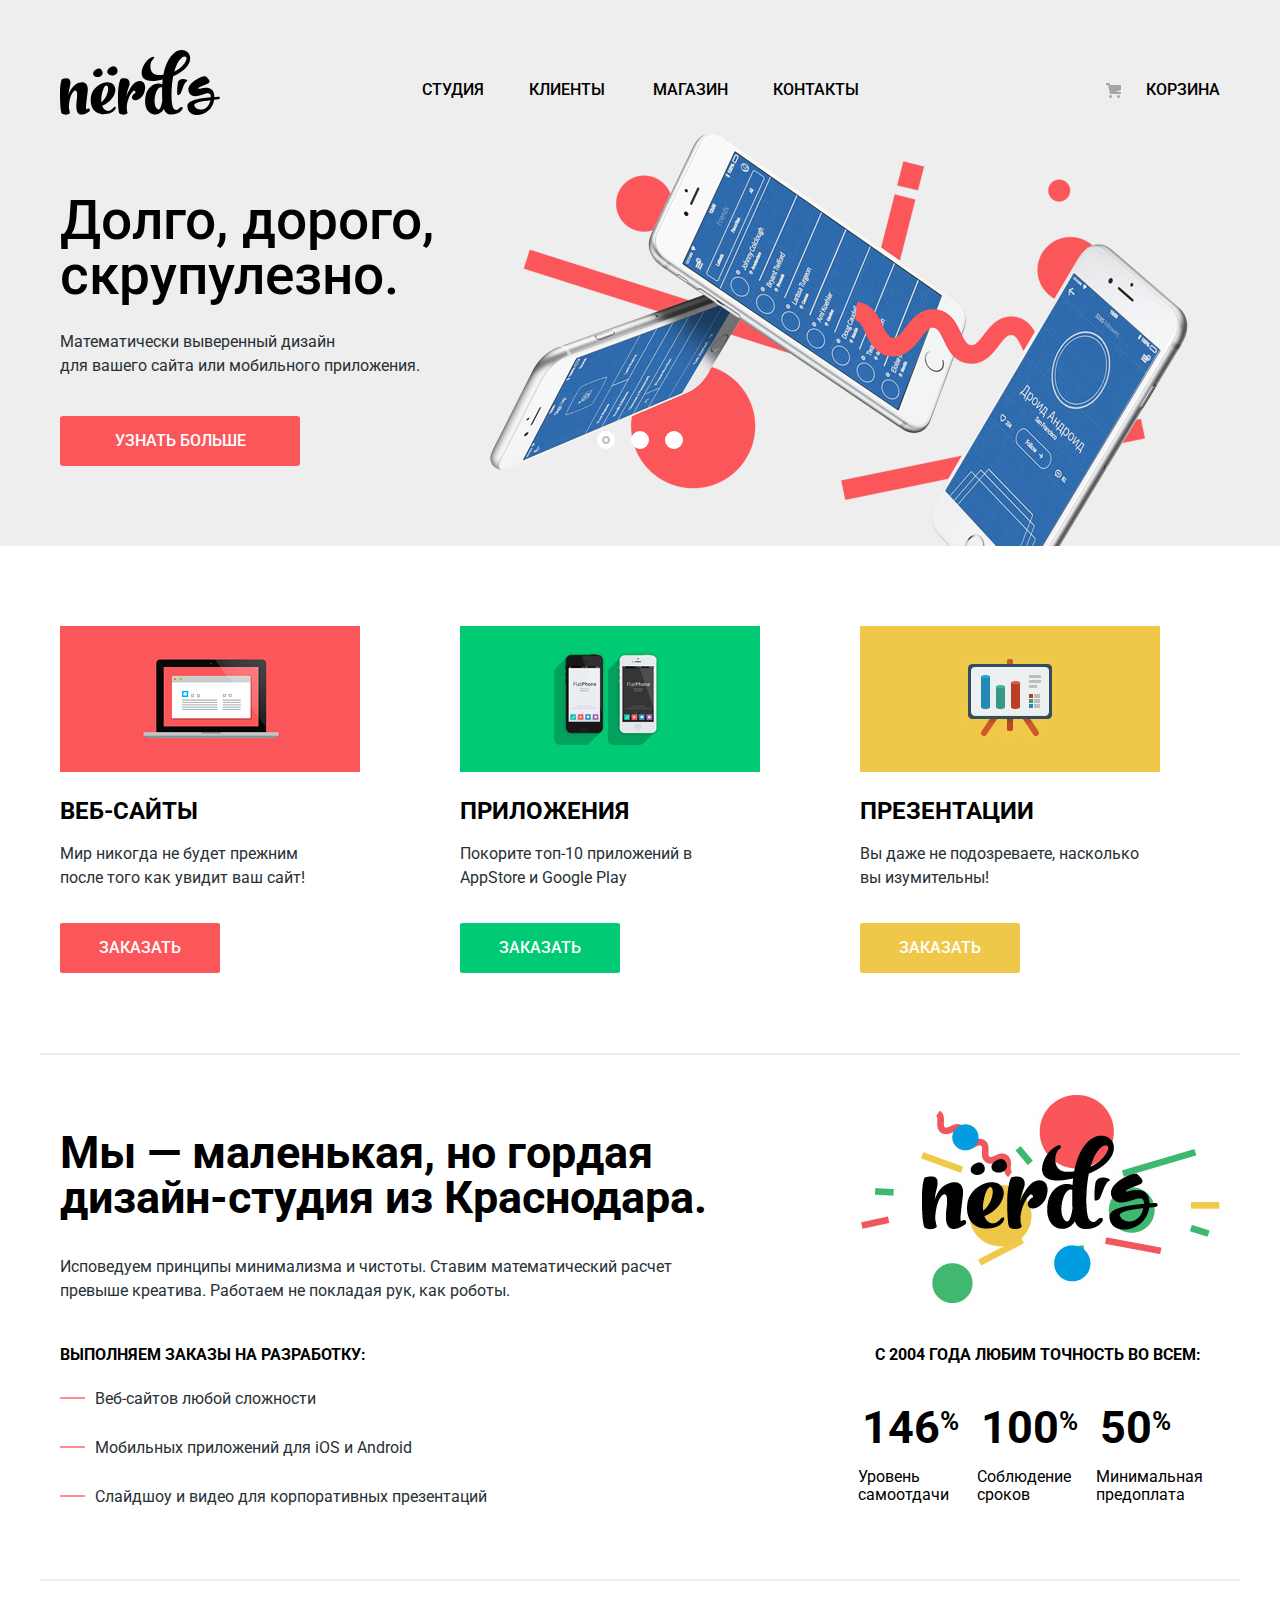
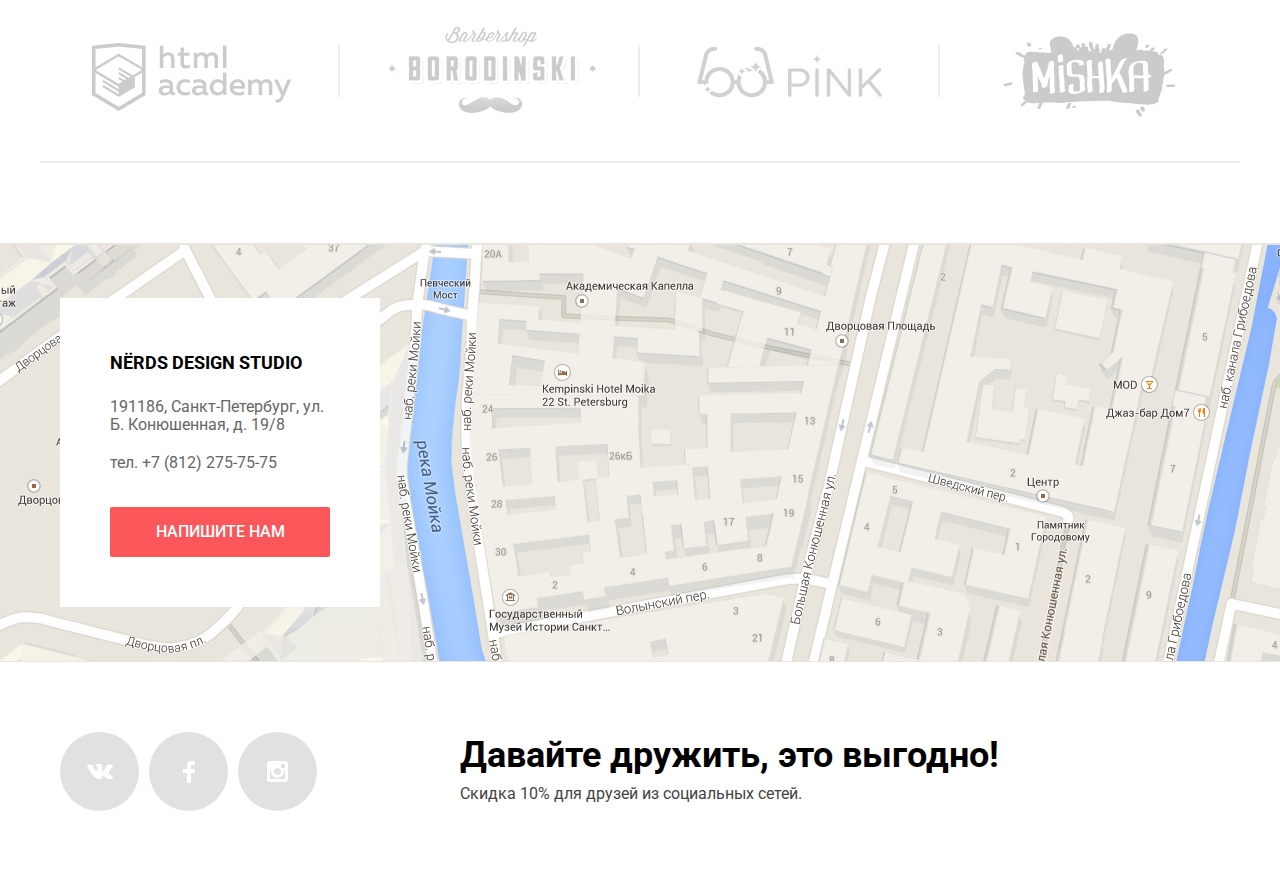
==== commit 083310c9: "Доделал слайдер и исправил несколько мелких ошибок" ====
--- a/index.html
+++ b/index.html
@@ -28,29 +28,37 @@
     <main class="main-content">
       <h1 class="visually-hidden">Дизайн студия nёrds</h1>
       <section class="slider">
-        <div class="flex-container">
-          <h2 class="visually-hidden">Слайдер</h2>
-          <div class="slide">
-            <p class="slide-slogan">Долго, дорого, скрупулезно.</p>
-            <p class="slide-content">Математически выверенный дизайн<br> для вашего сайта или мобильного приложения.</p>
-            <a class="button slide-button" href="#target">Узнать больше</a>
-          </div>
-          <div class="slide">
-            <p class="slide-slogan">Любим математику как никто другой</p>
-            <p class="slide-content">Никакого креатива, только математические формулы для расчета идеальных пропорций.</p>
-            <a class="button slide-button" href="#target">Узнать больше</a>
-          </div>
-          <div class="slide active">
-            <p class="slide-slogan">Только ночь,<br> только хардкор</p>
-            <p class="slide-content">Работать днем, как все? Мы против этого.<br> Ближе к полуночи работа только начинается.</p>
-            <a class="button slide-button" href="#target">Узнать больше</a>
-          </div>
-          <div class="controls-container">
-            <button class="slider-btn active"></button>
-            <button class="slider-btn"></button>
-            <button class="slider-btn"></button>
-          </div>
-        </div>
+          <div class="flex-container">
+            <div class="slider-main">
+              <h2 class="visually-hidden">Преимущества</h2>
+              <input class="visually-hidden" type="radio" id="slide-1" name="toggle" checked>
+              <input class="visually-hidden" type="radio" id="slide-2" name="toggle">
+              <input class="visually-hidden" type="radio" id="slide-3" name="toggle">
+
+              <div class="controls-container">
+                <label class="controls-container-item controls-container-slide1" for="slide-1">Первый</label>
+                <label class="controls-container-item controls-container-slide2" for="slide-2">Второй</label>
+                <label class="controls-container-item controls-container-slide3" for="slide-3">Третий</label>
+              </div>
+              <ul class="slider-list">
+                <li class="slider-item">
+                  <p class="slide-slogan">Долго, дорого,<br> скрупулезно.</p>
+                  <p class="slide-content">Математически выверенный дизайн<br> для вашего сайта или мобильного приложения.</p>
+                  <a class="button slide-button" href="#_">Узнать больше</a>
+                </li>
+                <li class="slider-item">
+                  <p class="slide-slogan">Любим математику как никто другой</p>
+                  <p class="slide-content">Никакого креатива, только математические формулы для расчета идеальных пропорций.</p>
+                  <a class="button slide-button" href="#_">Узнать больше</a>
+                </li>
+                <li class="slider-item">
+                  <p class="slide-slogan">Только ночь,<br> только хардкор</p>
+                  <p class="slide-content">Работать днем, как все? Мы против этого.<br> Ближе к полуночи работа только начинается.</p>
+                  <a class="button slide-button" href="#target">Узнать больше</a>
+                </li>
+            </ul>
+            </div>
+          </div>
       </section>
 
       <section class="features">
--- a/css/style.css
+++ b/css/style.css
@@ -1,5 +1,4 @@
 body {
-  min-width: 1440px;
   margin: 0;
   padding: 0;
   font-family: "Roboto", Arial, sans-serif;
@@ -43,6 +42,7 @@
 
 .button:hover,
 .button:focus {
+  box-shadow: 0 3px 3px rgba(0, 0, 0, 0.1) inset;
   background-color: #e74246;
 }
 
@@ -76,9 +76,10 @@
 
 .flex-container {
   display: flex;
-  width: 1160px;
+  width: 1200px;
   margin: 0 auto;
   padding: 0 20px;
+  box-sizing: border-box;
 }
 
 .navigation {
@@ -163,10 +164,23 @@
   display: block;
 }
 
+.slider-main {
+  width: 1160px;
+  margin: 0;
+  padding: 0;
+  margin-bottom: 80px;
+  box-sizing: border-box;
+}
+
+.sliders {
+  position: relative;
+  background-color: #eeeeee;
+}
+
 .controls-container {
   position: absolute;
   left: 50%;
-  bottom: 104px;
+  bottom: 105px;
   z-index: 100;
   width: 160px;
   height: 18px;
@@ -175,72 +189,107 @@
   transform: translateX(-50%);
 }
 
-.slider-btn {
+.controls-container label {
   position: relative;
   display: inline-block;
   width: 18px;
   height: 18px;
-  margin: 8px;
-  background-color: #ffffff;
+  padding: 8px;
   border-radius: 50%;
-  border: 0;
   cursor: pointer;
 }
 
-.controls-container .active::before {
+.controls-container label::after {
+  content: "";
+  position: absolute;
+  top: 8px;
+  left: 8px;
+  z-index: 1;
+  width: 18px;
+  height: 18px;
+  background: #ffffff;
+  border-radius: 50%;
+}
+
+.slider-list {
+  margin: 0;
+  padding: 0;
+  list-style: none;
+  margin-bottom: 80px;
+}
+
+.slider-item {
+  display: none;
+  margin: 0;
+  padding: 68px 0 80px 0;
+  background-color: #eeeeee;
+  background-repeat: no-repeat;
+  background-position: 99% -10px;
+}
+
+.slider-item:nth-child(1) {
+  background-image: url("../img/nerds-slide1.png");
+}
+
+.slider-item:nth-child(2) {
+  background-image: url("../img/nerds-slide2.png");
+}
+
+.slider-item:nth-child(3) {
+  background-image: url("../img/nerds-slide3.png");
+}
+
+#slide-1:checked ~ .slider-list .slider-item:nth-child(1) {
+  display: block;
+}
+
+#slide-2:checked ~ .slider-list .slider-item:nth-child(2) {
+  display: block;
+}
+
+#slide-3:checked ~ .slider-list .slider-item:nth-child(3) {
+  display: block;
+}
+
+#slide-1:checked ~ .controls-container .controls-container-slide1::before,
+#slide-2:checked ~ .controls-container .controls-container-slide2::before,
+#slide-3:checked ~ .controls-container .controls-container-slide3::before {
   content: "";
   position: absolute;
   left: 50%;
   top: 50%;
+  z-index: 2;
   width: 4px;
   height: 4px;
   margin: -4px;
+  background-color: inherit;
   border: 2px solid #c1c1c1;
   border-radius: 50%;
 }
 
-.slide {
-  display: none;
-  margin: 0;
-  padding: 68px 0 80px 0;
-  background-color: #eeeeee;
-  background-repeat: no-repeat;
-  background-position: 99% -10px;
-}
-
-.slide.active {
-  display: block;
-}
-
-.slide {
-  background-image: url("../img/nerds-slide1.png");
-}
-
-.slide {
-  background-image: url("../img/nerds-slide2.png");
-}
-
-.slide {
-  background-image: url("../img/nerds-slide3.png");
-}
-
 .slide-slogan {
   max-width: 600px;
-  margin: 0;
-  margin-bottom: 26px;
   font-size: 55px;
   line-height: 55px;
   font-weight: 500;
   color: #000000;
+  text-align: left;
+
+  margin: 0;
+  margin-bottom: 27px;
 }
 
 .slide-content {
-  max-width: 380px;
-  margin: 0;
-  margin-bottom: 39px;
+  max-width: 430px;
+  font-size: 16px;
   line-height: 24px;
+  font-weight: 400;
+  text-align: left;
   color: #283136;
-}
+  margin: 0;
+  margin-bottom: 38px;
+}
+
 
 .slide-button {
   display: block;
@@ -269,7 +318,7 @@
 }
 
 .features {
-  padding: 80px 0 30px;
+  padding: 0 0 30px;
 }
 
 .features-list {
@@ -373,7 +422,7 @@
 }
 
 .about .flex-container {
-  padding: 40px 0;
+  padding: 40px 20px;
   justify-content: space-between;
   position: relative;
   border-top: 2px solid #eeeeee;
@@ -566,6 +615,7 @@
   padding-right: 0;
   padding-top: 55px;
   padding-bottom: 55px;
+  padding-left: 20px;
 }
 
 .contacts {
@@ -574,6 +624,8 @@
   background-color: #ffffff;
   padding-top: 50px;
   padding-left: 50px;
+  padding-right: 50px;
+  padding-bottom: 50px;
   box-sizing: border-box;
 }
 
@@ -677,6 +729,10 @@
   width: 21px;
 }
 
+.social-link:active::after {
+    opacity: 0.3;
+}
+
 .social-link:hover {
   background-color: #e74246;
 }
@@ -713,9 +769,8 @@
   background-color: #ffffff;
   box-sizing: border-box;
   box-shadow: 0 20px 40px 0 #636464;
-  top: 50%;
-  left: 50%;
-  transform: translate(-50%, -50%);
+  top: 20%;
+  left: 25%;
   display: flex;
   flex-direction: column;
   width: 960px;
@@ -736,6 +791,7 @@
   border: 0;
   cursor: pointer;
   background-color: transparent;
+  opacity: 0.3;
 }
 
 .modal-button-close::before,
@@ -746,7 +802,7 @@
   left: 0;
   width: 25px;
   height: 3px;
-  background-color: rgba(251, 86, 90, 0.3);
+  background-color: rgba(251, 86, 90, 1);
 }
 
 .modal-button-close::before {
@@ -880,6 +936,7 @@
   border: 2px solid #d7dcde;
   padding: 12px 13px;
   height: 115px;
+  resize: none;
 }
 
 .modal-button-send {
@@ -1023,7 +1080,7 @@
   margin-left: 10px;
   text-align: center;
   background-color: #eeeeee;
-  color: #000000;
+  color: #283136;
   border: none;
   border-radius: 2px;
   background: #f1f1f1;
@@ -1080,25 +1137,33 @@
 }
 
 .grid-option input:checked + .filter-label::before {
-    background-image: url(../img/radio-on.svg);
+  background-image: url(../img/radio-on.svg);
+}
+
+.grid-option input:disabled + .filter-label::before {
+  opacity: 0.1;
 }
 
 .grid-option .filter-label::before {
-    background-image: url(../img/radio-off.svg);
+  background-image: url(../img/radio-off.svg);
 }
 
 .specifics-label .filter-label::before {
-      background-repeat: no-repeat;
+  background-repeat: no-repeat;
 }
 
 .specifics-label input:checked + .filter-label::before {
-    background-image: url(../img/checkbox-on.svg);
+  background-image: url(../img/checkbox-on.svg);
+}
+
+.specifics-label input:disabled + .filter-label::before {
+  opacity: 0.1;
 }
 
 .specifics-label .filter-label::before {
-    background-image: url(../img/checkbox-off.svg);
-}
-
+  background-image: url(../img/checkbox-off.svg);
+}
+.filter-label:focus::before,
 .filter-label:hover::before {
   opacity: 1;
 }
@@ -1113,7 +1178,7 @@
 }
 
 .specifics-label:last-child {
-    padding-bottom: 25px;
+  padding-bottom: 25px;
 }
 
 .show-button {
@@ -1181,7 +1246,7 @@
 
 .sorting-item-link:focus,
 .sorting-item-link:active {
-  color: rgba(0, 0, 0, 0.1);
+  color: rgba(0, 0, 0, 1);
 }
 
 .sorting-item-current {
@@ -1240,10 +1305,15 @@
   margin-bottom: 33px;
   margin-right: 40px;
   border-radius: 3px;
+  outline: 1px solid rgba(0, 0, 0, 0.1);
+}
+
+.catalog-item img{
+outline: 1px solid rgba(0, 0, 0, 0.1);
 }
 
 .catalog-item:hover {
-  box-shadow: 0 0 10px 2px rgba(0, 0, 0, 0.35);
+  box-shadow: 0 6px 15px 2px rgba(0, 0, 0, 0.25);
 }
 
 .catalog-item:nth-child(2n) {
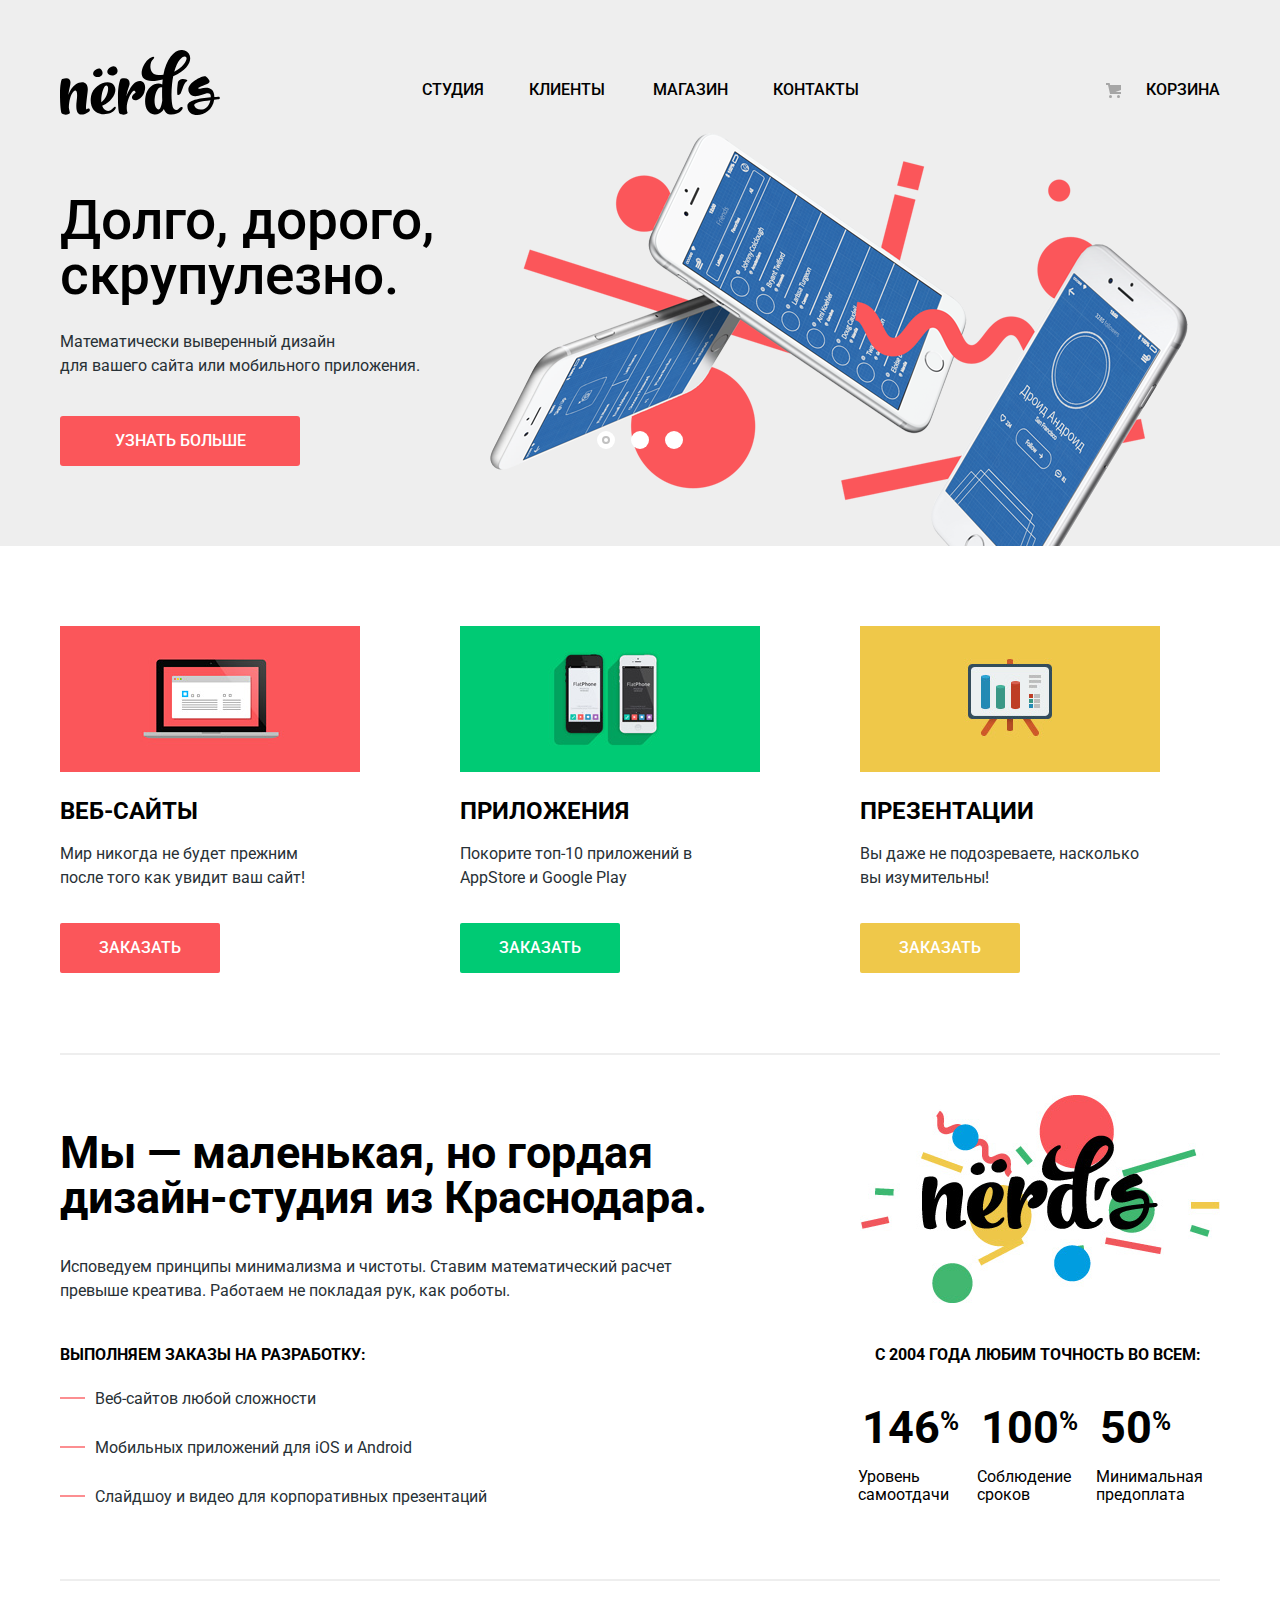
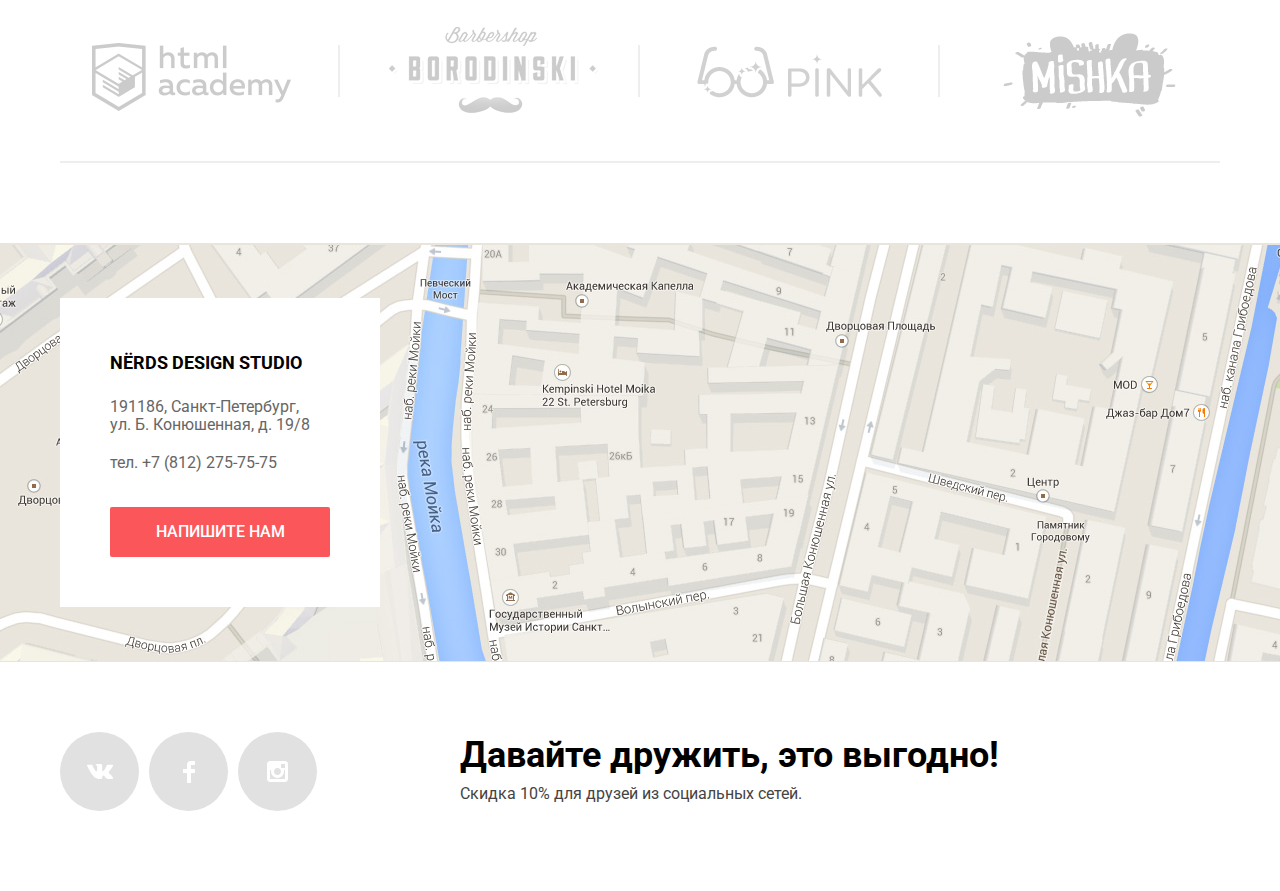
==== commit 022bfb4b: "Добавли центровщик контента, сделал фокус для элементов слайдера и фильстров, добавил тень кнопкам н" ====
--- a/index.html
+++ b/index.html
@@ -8,26 +8,31 @@
     <link href="css/style.css" rel="stylesheet">
   </head>
   <body>
+
     <header class="main-header">
-      <div class="flex-container">
-        <span class="main-header-logo">
-          <img src="img/nerds-logo.svg" width="160" height="65" alt="Логотип дизайн студии nёrds">
-        </span>
-        <nav class="navigation">
-          <ul class="navigation-list">
-            <li class="navigation-item"><a class="navigation-link" href="studio.html">Студия</a></li>
-            <li class="navigation-item"><a class="navigation-link" href="customers.html">Клиенты</a></li>
-            <li class="navigation-item"><a class="navigation-link" href="catalog.html">Магазин</a></li>
-            <li class="navigation-item"><a class="navigation-link" href="contacts.html">Контакты</a></li>
-          </ul>
-          <a class="navigation-link-basket" href="basket.html">Корзина</a>
-        </nav>
+      <div class="container-content">
+        <div class="flex-container">
+          <span class="main-header-logo">
+            <img src="img/nerds-logo.svg" width="160" height="65" alt="Логотип дизайн студии nёrds">
+          </span>
+          <nav class="navigation">
+            <ul class="navigation-list">
+              <li class="navigation-item"><a class="navigation-link" href="studio.html">Студия</a></li>
+              <li class="navigation-item"><a class="navigation-link" href="customers.html">Клиенты</a></li>
+              <li class="navigation-item"><a class="navigation-link" href="catalog.html">Магазин</a></li>
+              <li class="navigation-item"><a class="navigation-link" href="contacts.html">Контакты</a></li>
+            </ul>
+            <a class="navigation-link-basket" href="basket.html">Корзина</a>
+          </nav>
+        </div>
       </div>
     </header>
 
     <main class="main-content">
       <h1 class="visually-hidden">Дизайн студия nёrds</h1>
+
       <section class="slider">
+        <div class="container-content">
           <div class="flex-container">
             <div class="slider-main">
               <h2 class="visually-hidden">Преимущества</h2>
@@ -59,96 +64,100 @@
             </ul>
             </div>
           </div>
+        </div>
       </section>
 
-      <section class="features">
-        <div class="flex-container">
-          <h2 class="visually-hidden">Услуги</h2>
-          <ul class="features-list">
-            <li class="features-item">
-              <div class="features-icon features-icon-notebook"></div>
-              <h3 class="features-title">Веб-сайты</h3>
-              <p class="features-item-content">Мир никогда не будет прежним после того как увидит ваш сайт!</p>
-              <a class="button button-red" href="#target">Заказать</a>
-            </li>
-            <li class="features-item">
-              <div class="features-icon features-icon-mobilephone"></div>
-              <h3 class="features-title">Приложения</h3>
-              <p class="features-item-content">Покорите топ-10 приложений в AppStore и Google Play</p>
-              <a class="button button-green" href="#target">Заказать</a>
-            </li>
+      <div class="container-content">
+
+        <section class="features">
+          <div class="flex-container">
+            <h2 class="visually-hidden">Услуги</h2>
+            <ul class="features-list">
               <li class="features-item">
-              <div class="features-icon features-icon-presentation"></div>
-              <h3 class="features-title">Презентации</h3>
-              <p class="features-item-content">Вы даже не подозреваете, насколько вы изумительны!</p>
-              <a class="button button-yellow" href="#target">Заказать</a>
-            </li>
+                <div class="features-icon features-icon-notebook"></div>
+                <h3 class="features-title">Веб-сайты</h3>
+                <p class="features-item-content">Мир никогда не будет прежним после того как увидит ваш сайт!</p>
+                <a class="button button-red" href="#target">Заказать</a>
+              </li>
+              <li class="features-item">
+                <div class="features-icon features-icon-mobilephone"></div>
+                <h3 class="features-title">Приложения</h3>
+                <p class="features-item-content">Покорите топ-10 приложений в AppStore и Google Play</p>
+                <a class="button button-green" href="#target">Заказать</a>
+              </li>
+                <li class="features-item">
+                <div class="features-icon features-icon-presentation"></div>
+                <h3 class="features-title">Презентации</h3>
+                <p class="features-item-content">Вы даже не подозреваете, насколько вы изумительны!</p>
+                <a class="button button-yellow" href="#target">Заказать</a>
+              </li>
+            </ul>
+          </div>
+        </section>
+
+        <section class="about">
+          <div class="flex-container">
+            <h2 class="visually-hidden">О компании</h2>
+            <div class="about-column">
+              <p class="about-slogan"><b>Мы — маленькая, но гордая дизайн-студия из Краснодара.</b></p>
+              <p class="about-text">Исповедуем принципы минимализма и чистоты. Ставим математический расчет превыше креатива. Работаем не покладая рук, как роботы.</p>
+              <p class="about-text-bold">Выполняем заказы на разработку:</p>
+              <ul class="about-list">
+                <li class="about-item">Веб-сайтов любой сложности</li>
+                <li class="about-item">Мобильных приложений для iOS и Android</li>
+                <li class="about-item">Слайдшоу и видео для корпоративных презентаций</li>
+              </ul>
+            </div>
+            <div class="about-column">
+              <div class="about-logo">
+                <img src="img/about-logo.jpg" width="360" height="208" alt="Лого nёrds">
+              </div>
+              <p class="about-text-bold left">с 2004 года любим точность во всем:</p>
+              <table class="advantages-table">
+                <tr class="advantages-table-row">
+                  <td class="advantages-table-column-top">146<sup>%</sup></td>
+                  <td class="advantages-table-column-top">100<sup>%</sup></td>
+                  <td class="advantages-table-column-top">50<sup>%</sup></td>
+                </tr>
+                <tr class="advantages-table-row">
+                  <td class="advantages-table-column-bottom">Уровень самоотдачи</td>
+                  <td class="advantages-table-column-bottom">Соблюдение сроков</td>
+                  <td class="advantages-table-column-bottom">Минимальная предоплата</td>
+                </tr>
+              </table>
+            </div>
+          </div>
+        </section>
+
+        <section class="projects">
+          <h2 class="visually-hidden">Наши проекты</h2>
+          <ul class="flex-container">
+              <li class="projects-item">
+                <a class="projects-link" href="#target">
+                  <img src="img/logo-htmlacademy.png" width="260" height="180" alt="HTML Academy">
+                </a>
+              </li>
+              <li class="projects-item">
+                <a class="projects-link" href="#target">
+                  <img src="img/logo-borodinski.png" width="260" height="180" alt="Borodinski">
+                </a>
+              </li>
+              <li class="projects-item">
+                <a class="projects-link" href="#target">
+                  <img src="img/logo-pink.png" width="260" height="180" alt="Pink">
+                </a>
+              </li>
+              <li class="projects-item">
+                <a class="projects-link" href="#target">
+                  <img src="img/logo-mishka.png" width="260" height="180" alt="Mishka">
+                </a>
+              </li>
           </ul>
-        </div>
-      </section>
-
-      <section class="about">
-        <div class="flex-container">
-          <h2 class="visually-hidden">О компании</h2>
-          <div class="about-column">
-            <p class="about-slogan"><b>Мы — маленькая, но гордая дизайн-студия из Краснодара.</b></p>
-            <p class="about-text">Исповедуем принципы минимализма и чистоты. Ставим математический расчет превыше креатива. Работаем не покладая рук, как роботы.</p>
-            <p class="about-text-bold">Выполняем заказы на разработку:</p>
-            <ul class="about-list">
-              <li class="about-item">Веб-сайтов любой сложности</li>
-              <li class="about-item">Мобильных приложений для iOS и Android</li>
-              <li class="about-item">Слайдшоу и видео для корпоративных презентаций</li>
-            </ul>
-          </div>
-          <div class="about-column">
-            <div class="about-logo">
-              <img src="img/about-logo.jpg" width="360" height="208" alt="Лого nёrds">
-            </div>
-            <p class="about-text-bold left">с 2004 года любим точность во всем:</p>
-            <table class="advantages-table">
-              <tr class="advantages-table-row">
-                <td class="advantages-table-column-top">146<sup>%</sup></td>
-                <td class="advantages-table-column-top">100<sup>%</sup></td>
-                <td class="advantages-table-column-top">50<sup>%</sup></td>
-              </tr>
-              <tr class="advantages-table-row">
-                <td class="advantages-table-column-bottom">Уровень самоотдачи</td>
-                <td class="advantages-table-column-bottom">Соблюдение сроков</td>
-                <td class="advantages-table-column-bottom">Минимальная предоплата</td>
-              </tr>
-            </table>
-          </div>
-        </div>
-      </section>
-
-      <section class="projects">
-        <h2 class="visually-hidden">Наши проекты</h2>
-        <ul class="flex-container">
-            <li class="projects-item">
-              <a class="projects-link" href="#target">
-                <img src="img/logo-htmlacademy.png" width="260" height="180" alt="HTML Academy">
-              </a>
-            </li>
-            <li class="projects-item">
-              <a class="projects-link" href="#target">
-                <img src="img/logo-borodinski.png" width="260" height="180" alt="Borodinski">
-              </a>
-            </li>
-            <li class="projects-item">
-              <a class="projects-link" href="#target">
-                <img src="img/logo-pink.png" width="260" height="180" alt="Pink">
-              </a>
-            </li>
-            <li class="projects-item">
-              <a class="projects-link" href="#target">
-                <img src="img/logo-mishka.png" width="260" height="180" alt="Mishka">
-              </a>
-            </li>
-        </ul>
-      </section>
-
+        </section>
+      </div>
 
       <section class="map">
+        <div class="container-content">
           <h2 class="visually-hidden">Карта</h2>
 
           <iframe class="interactive-map" src="https://www.google.com/maps/embed?pb=!1m18!1m12!1m3!1d1998.5989424123825!2d30.320894615906596!3d59.93879686904818!2m3!1f0!2f0!3f0!3m2!1i1024!2i768!4f13.1!3m3!1m2!1s0x4696310fca5ba729%3A0xea9c53d4493c879f!2z0JHQvtC70YzRiNCw0Y8g0JrQvtC90Y7RiNC10L3QvdCw0Y8g0YPQuy4sIDE5LCDQodCw0L3QutGCLdCf0LXRgtC10YDQsdGD0YDQsywgMTkxMTg2!5e0!3m2!1sru!2sru!4v1462288580233"
@@ -158,25 +167,28 @@
           <div class="flex-container">
             <div class="contacts">
               <p class="contacts-title">Nёrds design studio</p>
-              <p class="contacts-description">191186, Санкт-Петербург, ул. Б. Конюшенная, д. 19/8 </p>
+              <p class="contacts-description">191186, Санкт-Петербург, ул.&nbsp;Б. Конюшенная, д. 19/8 </p>
               <p class="contacts-description phone">тел. <a class="contacts-tel" href="tel:+78122757575">+7 (812) 275-75-75</a></p>
               <a class="contacts-button button" href="contacts.html">Напишите нам</a>
             </div>
           </div>
+        </div>
       </section>
     </main>
 
     <footer class="main-footer">
-      <div class="flex-container">
-        <h2 class="visually-hidden">Контакты</h2>
-        <div class="footer-social">
-           <a class="social-link social-vk" href="#target" aria-label="Наша группа Вконтакте"></a>
-           <a class="social-link social-fb" href="#target" aria-label="Наша группа в Фейсбук"></a>
-           <a class="social-link social-inst" href="#target" aria-label="Наша страница в Инстаграм"></a>
-        </div>
-        <div class="friends">
-          <p class="friends-content">Давайте дружить, это выгодно!</p>
-          <p class="friends-discount">Скидка 10% для друзей из социальных сетей.</p>
+      <div class="container-content">
+        <div class="flex-container">
+          <h2 class="visually-hidden">Контакты</h2>
+          <div class="footer-social">
+             <a class="social-link social-vk" href="#target" aria-label="Наша группа Вконтакте"></a>
+             <a class="social-link social-fb" href="#target" aria-label="Наша группа в Фейсбук"></a>
+             <a class="social-link social-inst" href="#target" aria-label="Наша страница в Инстаграм"></a>
+          </div>
+          <div class="friends">
+            <p class="friends-content">Давайте дружить, это выгодно!</p>
+            <p class="friends-discount">Скидка 10% для друзей из социальных сетей.</p>
+          </div>
         </div>
       </div>
     </footer>
--- a/css/style.css
+++ b/css/style.css
@@ -42,11 +42,11 @@
 
 .button:hover,
 .button:focus {
+  background-color: #e74246;
+}
+
+.button:active {
   box-shadow: 0 3px 3px rgba(0, 0, 0, 0.1) inset;
-  background-color: #e74246;
-}
-
-.button:active {
   background-color: #d7373b;
   color: rgba(255, 255, 255, 0.3);
 }
@@ -76,6 +76,13 @@
 
 .flex-container {
   display: flex;
+  width: 1160px;
+  margin: 0;
+  padding: 0;
+
+}
+
+.container-content {
   width: 1200px;
   margin: 0 auto;
   padding: 0 20px;
@@ -250,6 +257,8 @@
 #slide-3:checked ~ .slider-list .slider-item:nth-child(3) {
   display: block;
 }
+
+
 
 #slide-1:checked ~ .controls-container .controls-container-slide1::before,
 #slide-2:checked ~ .controls-container .controls-container-slide2::before,
@@ -267,6 +276,16 @@
   border-radius: 50%;
 }
 
+
+#slide-1:hover ~ .controls-container .controls-container-slide1::after,
+#slide-2:hover ~ .controls-container .controls-container-slide2::after,
+#slide-3:hover ~ .controls-container .controls-container-slide3::after,
+#slide-1:focus ~ .controls-container .controls-container-slide1::after,
+#slide-2:focus ~ .controls-container .controls-container-slide2::after,
+#slide-3:focus ~ .controls-container .controls-container-slide3::after {
+  box-shadow: 0 0 10px rgba(0,0,0,0.5);
+}
+
 .slide-slogan {
   max-width: 600px;
   font-size: 55px;
@@ -422,7 +441,7 @@
 }
 
 .about .flex-container {
-  padding: 40px 20px;
+  padding: 40px 0;
   justify-content: space-between;
   position: relative;
   border-top: 2px solid #eeeeee;
@@ -615,7 +634,6 @@
   padding-right: 0;
   padding-top: 55px;
   padding-bottom: 55px;
-  padding-left: 20px;
 }
 
 .contacts {
@@ -1144,6 +1162,10 @@
   opacity: 0.1;
 }
 
+.grid-option input:focus + .filter-label::before {
+  opacity: 1;
+}
+
 .grid-option .filter-label::before {
   background-image: url(../img/radio-off.svg);
 }
@@ -1160,10 +1182,14 @@
   opacity: 0.1;
 }
 
+.specifics-label input:focus + .filter-label::before {
+  opacity: 1;
+}
+
 .specifics-label .filter-label::before {
   background-image: url(../img/checkbox-off.svg);
 }
-.filter-label:focus::before,
+
 .filter-label:hover::before {
   opacity: 1;
 }
@@ -1185,6 +1211,7 @@
   width: 260px;
   color: #000000;
   background-color: #eeeeee;
+  cursor: pointer
 }
 
 .show-button:hover,
@@ -1305,11 +1332,16 @@
   margin-bottom: 33px;
   margin-right: 40px;
   border-radius: 3px;
-  outline: 1px solid rgba(0, 0, 0, 0.1);
-}
-
-.catalog-item img{
-outline: 1px solid rgba(0, 0, 0, 0.1);
+}
+
+.catalog-image{
+  border-style: inset;
+  border: 1px solid rgba(0, 1, 1, 0.1);
+}
+
+.catalog-image img {
+  vertical-align: bottom;
+  width: 358px;
 }
 
 .catalog-item:hover {
@@ -1407,14 +1439,13 @@
   font-weight: 500;
   line-height: 45px;
   margin: 0;
-  margin-right: 10px;
+  margin-right: 15px;
   border-radius: 3px;
   text-align: center;
   padding-top: 0;
   text-transform: uppercase;
   color: #000000;
   background-color: #eeeeee;
-  border: solid 3px transparent;
   text-align: center;
 }
 
@@ -1429,14 +1460,15 @@
 
 .pagination-link:active {
   background-color: #d5d5d5;
-  border-color: transparent;
   color: rgba(0, 0, 0, 0.3);
+  box-shadow: 0 3px 3px rgba(0, 0, 0, 0.1) inset;
 }
 
 .pagination-link-current {
   color: #000000;
   background-color: #ffffff;
   border: solid 3px #dbdbdb;
+  box-sizing: border-box;
 }
 
 .pagination-link-current:hover,
@@ -1445,4 +1477,5 @@
   color: #000000;
   background-color: #ffffff;
   border: solid 3px #dbdbdb;
-}
+  box-shadow: none;
+}
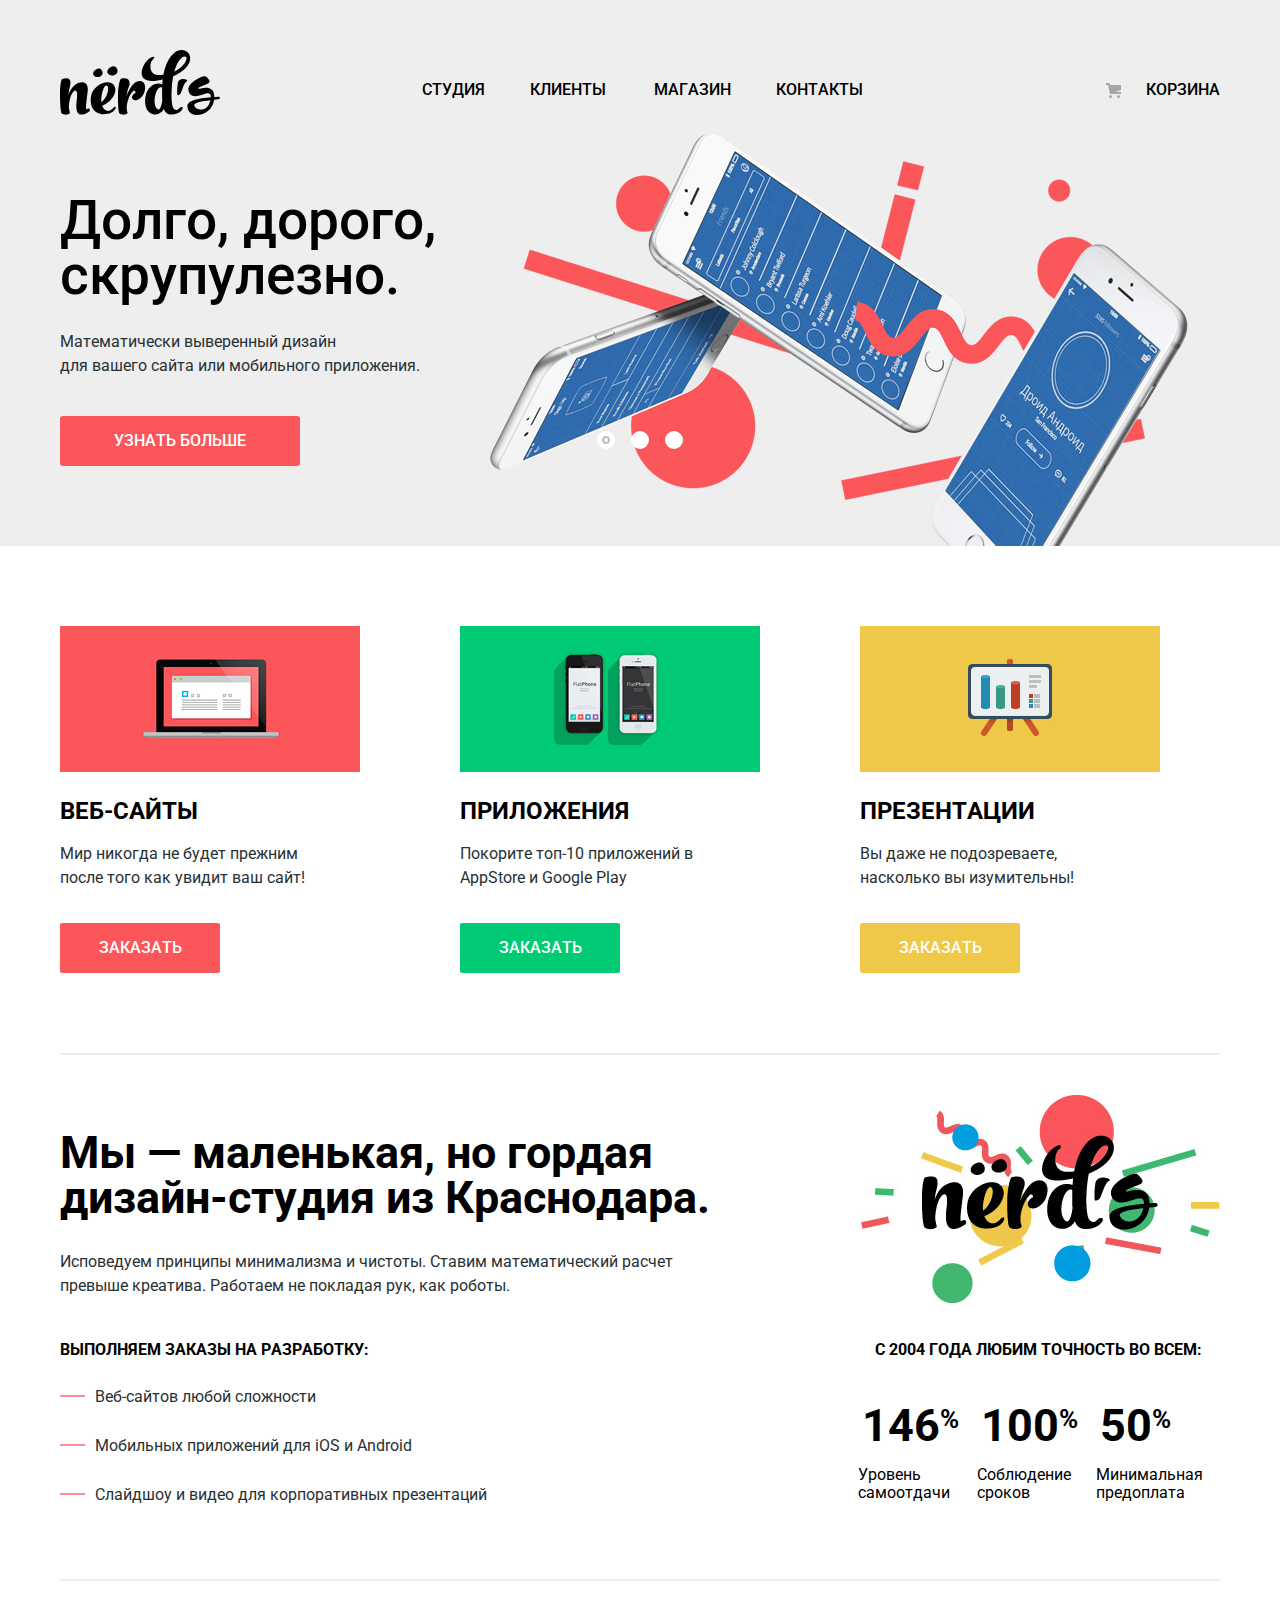
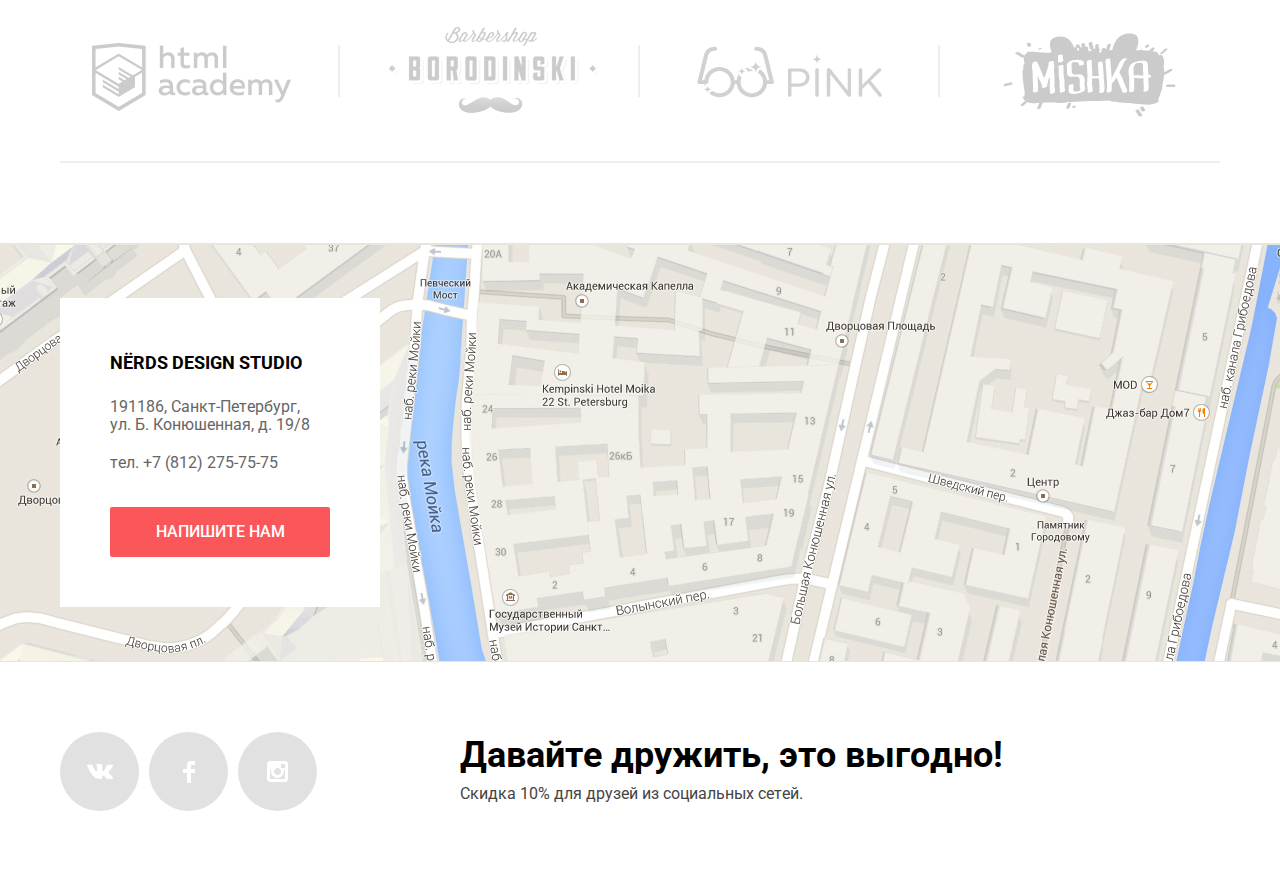
==== commit 131b379c: "Отформатировал html код" ====
--- a/index.html
+++ b/index.html
@@ -1,228 +1,211 @@
 <!DOCTYPE html>
 <html lang="ru">
-  <head>
-    <meta charset="utf-8">
-    <title>Дизайн студия nёrds</title>
-    <link href="https://fonts.googleapis.com/css?family=Roboto:400,500,700&amp;subset=cyrillic" rel="stylesheet">
-    <link href="css/normalize.css" rel="stylesheet">
-    <link href="css/style.css" rel="stylesheet">
-  </head>
-  <body>
-
-    <header class="main-header">
+<head>
+  <meta charset="utf-8">
+  <title>Дизайн студия nёrds</title>
+  <link href="https://fonts.googleapis.com/css?family=Roboto:400,500,700&amp;subset=cyrillic" rel="stylesheet">
+  <link href="css/normalize.css" rel="stylesheet">
+  <link href="css/style.css" rel="stylesheet">
+</head>
+<body>
+  <header class="main-header">
+    <div class="container-content">
+      <div class="flex-container">
+        <span class="main-header-logo">
+          <img src="img/nerds-logo.svg" width="160" height="65" alt="Логотип дизайн студии nёrds">
+        </span>
+        <nav class="navigation">
+          <ul class="navigation-list">
+            <li class="navigation-item"><a class="navigation-link" href="studio.html">Студия</a></li>
+            <li class="navigation-item"><a class="navigation-link" href="customers.html">Клиенты</a></li>
+            <li class="navigation-item"><a class="navigation-link" href="catalog.html">Магазин</a></li>
+            <li class="navigation-item"><a class="navigation-link" href="contacts.html">Контакты</a></li>
+          </ul>
+          <a class="navigation-link-basket" href="basket.html">Корзина</a>
+        </nav>
+      </div>
+    </div>
+  </header>
+  <main class="main-content">
+    <h1 class="visually-hidden">Дизайн студия nёrds</h1>
+    <section class="slider">
       <div class="container-content">
         <div class="flex-container">
-          <span class="main-header-logo">
-            <img src="img/nerds-logo.svg" width="160" height="65" alt="Логотип дизайн студии nёrds">
-          </span>
-          <nav class="navigation">
-            <ul class="navigation-list">
-              <li class="navigation-item"><a class="navigation-link" href="studio.html">Студия</a></li>
-              <li class="navigation-item"><a class="navigation-link" href="customers.html">Клиенты</a></li>
-              <li class="navigation-item"><a class="navigation-link" href="catalog.html">Магазин</a></li>
-              <li class="navigation-item"><a class="navigation-link" href="contacts.html">Контакты</a></li>
-            </ul>
-            <a class="navigation-link-basket" href="basket.html">Корзина</a>
-          </nav>
-        </div>
-      </div>
-    </header>
-
-    <main class="main-content">
-      <h1 class="visually-hidden">Дизайн студия nёrds</h1>
-
-      <section class="slider">
-        <div class="container-content">
-          <div class="flex-container">
-            <div class="slider-main">
-              <h2 class="visually-hidden">Преимущества</h2>
-              <input class="visually-hidden" type="radio" id="slide-1" name="toggle" checked>
-              <input class="visually-hidden" type="radio" id="slide-2" name="toggle">
-              <input class="visually-hidden" type="radio" id="slide-3" name="toggle">
-
-              <div class="controls-container">
-                <label class="controls-container-item controls-container-slide1" for="slide-1">Первый</label>
-                <label class="controls-container-item controls-container-slide2" for="slide-2">Второй</label>
-                <label class="controls-container-item controls-container-slide3" for="slide-3">Третий</label>
-              </div>
-              <ul class="slider-list">
-                <li class="slider-item">
-                  <p class="slide-slogan">Долго, дорого,<br> скрупулезно.</p>
-                  <p class="slide-content">Математически выверенный дизайн<br> для вашего сайта или мобильного приложения.</p>
-                  <a class="button slide-button" href="#_">Узнать больше</a>
-                </li>
-                <li class="slider-item">
-                  <p class="slide-slogan">Любим математику как никто другой</p>
-                  <p class="slide-content">Никакого креатива, только математические формулы для расчета идеальных пропорций.</p>
-                  <a class="button slide-button" href="#_">Узнать больше</a>
-                </li>
-                <li class="slider-item">
-                  <p class="slide-slogan">Только ночь,<br> только хардкор</p>
-                  <p class="slide-content">Работать днем, как все? Мы против этого.<br> Ближе к полуночи работа только начинается.</p>
-                  <a class="button slide-button" href="#target">Узнать больше</a>
-                </li>
-            </ul>
+          <div class="slider-main">
+            <h2 class="visually-hidden">Преимущества</h2>
+            <input class="visually-hidden" type="radio" id="slide-1" name="toggle" checked>
+            <input class="visually-hidden" type="radio" id="slide-2" name="toggle">
+            <input class="visually-hidden" type="radio" id="slide-3" name="toggle">
+            <div class="controls-container">
+              <label class="controls-container-item controls-container-slide1" for="slide-1">Первый</label>
+              <label class="controls-container-item controls-container-slide2" for="slide-2">Второй</label>
+              <label class="controls-container-item controls-container-slide3" for="slide-3">Третий</label>
             </div>
-          </div>
-        </div>
-      </section>
-
-      <div class="container-content">
-
-        <section class="features">
-          <div class="flex-container">
-            <h2 class="visually-hidden">Услуги</h2>
-            <ul class="features-list">
-              <li class="features-item">
-                <div class="features-icon features-icon-notebook"></div>
-                <h3 class="features-title">Веб-сайты</h3>
-                <p class="features-item-content">Мир никогда не будет прежним после того как увидит ваш сайт!</p>
-                <a class="button button-red" href="#target">Заказать</a>
+            <ul class="slider-list">
+              <li class="slider-item">
+                <p class="slide-slogan">Долго, дорого,<br> скрупулезно.</p>
+                <p class="slide-content">Математически выверенный дизайн<br> для вашего сайта или мобильного приложения.</p>
+                <a class="button slide-button" href="#_">Узнать больше</a>
               </li>
-              <li class="features-item">
-                <div class="features-icon features-icon-mobilephone"></div>
-                <h3 class="features-title">Приложения</h3>
-                <p class="features-item-content">Покорите топ-10 приложений в AppStore и Google Play</p>
-                <a class="button button-green" href="#target">Заказать</a>
+              <li class="slider-item">
+                <p class="slide-slogan">Любим математику как никто другой</p>
+                <p class="slide-content">Никакого креатива, только математические формулы для расчета идеальных пропорций.</p>
+                <a class="button slide-button" href="#_">Узнать больше</a>
               </li>
-                <li class="features-item">
-                <div class="features-icon features-icon-presentation"></div>
-                <h3 class="features-title">Презентации</h3>
-                <p class="features-item-content">Вы даже не подозреваете, насколько вы изумительны!</p>
-                <a class="button button-yellow" href="#target">Заказать</a>
+              <li class="slider-item">
+                <p class="slide-slogan">Только ночь,<br> только хардкор</p>
+                <p class="slide-content">Работать днем, как все? Мы против этого.<br> Ближе к полуночи работа только начинается.</p>
+                <a class="button slide-button" href="#target">Узнать больше</a>
               </li>
             </ul>
           </div>
-        </section>
-
-        <section class="about">
-          <div class="flex-container">
-            <h2 class="visually-hidden">О компании</h2>
-            <div class="about-column">
-              <p class="about-slogan"><b>Мы — маленькая, но гордая дизайн-студия из Краснодара.</b></p>
-              <p class="about-text">Исповедуем принципы минимализма и чистоты. Ставим математический расчет превыше креатива. Работаем не покладая рук, как роботы.</p>
-              <p class="about-text-bold">Выполняем заказы на разработку:</p>
-              <ul class="about-list">
-                <li class="about-item">Веб-сайтов любой сложности</li>
-                <li class="about-item">Мобильных приложений для iOS и Android</li>
-                <li class="about-item">Слайдшоу и видео для корпоративных презентаций</li>
-              </ul>
+        </div>
+      </div>
+    </section>
+    <div class="container-content">
+      <section class="features">
+        <div class="flex-container">
+          <h2 class="visually-hidden">Услуги</h2>
+          <ul class="features-list">
+            <li class="features-item">
+              <div class="features-icon features-icon-notebook"></div>
+              <h3 class="features-title">Веб-сайты</h3>
+              <p class="features-item-content">Мир никогда не будет прежним после того как увидит ваш сайт!</p>
+              <a class="button button-red" href="#target">Заказать</a>
+            </li>
+            <li class="features-item">
+              <div class="features-icon features-icon-mobilephone"></div>
+              <h3 class="features-title">Приложения</h3>
+              <p class="features-item-content">Покорите топ-10 приложений в AppStore и Google Play</p>
+              <a class="button button-green" href="#target">Заказать</a>
+            </li>
+            <li class="features-item">
+              <div class="features-icon features-icon-presentation"></div>
+              <h3 class="features-title">Презентации</h3>
+              <p class="features-item-content">Вы даже не подозреваете, насколько вы изумительны!</p>
+              <a class="button button-yellow" href="#target">Заказать</a>
+            </li>
+          </ul>
+        </div>
+      </section>
+      <section class="about">
+        <div class="flex-container">
+          <h2 class="visually-hidden">О компании</h2>
+          <div class="about-column">
+            <p class="about-slogan"><b>Мы — маленькая, но гордая дизайн-студия из Краснодара.</b></p>
+            <p class="about-text">Исповедуем принципы минимализма и чистоты. Ставим математический расчет превыше креатива. Работаем не покладая рук, как роботы.</p>
+            <p class="about-text-bold">Выполняем заказы на разработку:</p>
+            <ul class="about-list">
+              <li class="about-item">Веб-сайтов любой сложности</li>
+              <li class="about-item">Мобильных приложений для iOS и Android</li>
+              <li class="about-item">Слайдшоу и видео для корпоративных презентаций</li>
+            </ul>
+          </div>
+          <div class="about-column">
+            <div class="about-logo">
+              <img src="img/about-logo.jpg" width="360" height="208" alt="Лого nёrds">
             </div>
-            <div class="about-column">
-              <div class="about-logo">
-                <img src="img/about-logo.jpg" width="360" height="208" alt="Лого nёrds">
-              </div>
-              <p class="about-text-bold left">с 2004 года любим точность во всем:</p>
-              <table class="advantages-table">
-                <tr class="advantages-table-row">
-                  <td class="advantages-table-column-top">146<sup>%</sup></td>
-                  <td class="advantages-table-column-top">100<sup>%</sup></td>
-                  <td class="advantages-table-column-top">50<sup>%</sup></td>
-                </tr>
-                <tr class="advantages-table-row">
-                  <td class="advantages-table-column-bottom">Уровень самоотдачи</td>
-                  <td class="advantages-table-column-bottom">Соблюдение сроков</td>
-                  <td class="advantages-table-column-bottom">Минимальная предоплата</td>
-                </tr>
-              </table>
-            </div>
-          </div>
-        </section>
-
-        <section class="projects">
-          <h2 class="visually-hidden">Наши проекты</h2>
-          <ul class="flex-container">
-              <li class="projects-item">
-                <a class="projects-link" href="#target">
-                  <img src="img/logo-htmlacademy.png" width="260" height="180" alt="HTML Academy">
-                </a>
-              </li>
-              <li class="projects-item">
-                <a class="projects-link" href="#target">
-                  <img src="img/logo-borodinski.png" width="260" height="180" alt="Borodinski">
-                </a>
-              </li>
-              <li class="projects-item">
-                <a class="projects-link" href="#target">
-                  <img src="img/logo-pink.png" width="260" height="180" alt="Pink">
-                </a>
-              </li>
-              <li class="projects-item">
-                <a class="projects-link" href="#target">
-                  <img src="img/logo-mishka.png" width="260" height="180" alt="Mishka">
-                </a>
-              </li>
-          </ul>
-        </section>
-      </div>
-
-      <section class="map">
-        <div class="container-content">
-          <h2 class="visually-hidden">Карта</h2>
-
-          <iframe class="interactive-map" src="https://www.google.com/maps/embed?pb=!1m18!1m12!1m3!1d1998.5989424123825!2d30.320894615906596!3d59.93879686904818!2m3!1f0!2f0!3f0!3m2!1i1024!2i768!4f13.1!3m3!1m2!1s0x4696310fca5ba729%3A0xea9c53d4493c879f!2z0JHQvtC70YzRiNCw0Y8g0JrQvtC90Y7RiNC10L3QvdCw0Y8g0YPQuy4sIDE5LCDQodCw0L3QutGCLdCf0LXRgtC10YDQsdGD0YDQsywgMTkxMTg2!5e0!3m2!1sru!2sru!4v1462288580233"
-          style="border:0" allowfullscreen>
-          </iframe>
-
-          <div class="flex-container">
-            <div class="contacts">
-              <p class="contacts-title">Nёrds design studio</p>
-              <p class="contacts-description">191186, Санкт-Петербург, ул.&nbsp;Б. Конюшенная, д. 19/8 </p>
-              <p class="contacts-description phone">тел. <a class="contacts-tel" href="tel:+78122757575">+7 (812) 275-75-75</a></p>
-              <a class="contacts-button button" href="contacts.html">Напишите нам</a>
-            </div>
+            <p class="about-text-bold left">с 2004 года любим точность во всем:</p>
+            <table class="advantages-table">
+              <tr class="advantages-table-row">
+                <td class="advantages-table-column-top">146<sup>%</sup></td>
+                <td class="advantages-table-column-top">100<sup>%</sup></td>
+                <td class="advantages-table-column-top">50<sup>%</sup></td>
+              </tr>
+              <tr class="advantages-table-row">
+                <td class="advantages-table-column-bottom">Уровень самоотдачи</td>
+                <td class="advantages-table-column-bottom">Соблюдение сроков</td>
+                <td class="advantages-table-column-bottom">Минимальная предоплата</td>
+              </tr>
+            </table>
           </div>
         </div>
       </section>
-    </main>
-
-    <footer class="main-footer">
+      <section class="projects">
+        <h2 class="visually-hidden">Наши проекты</h2>
+        <ul class="flex-container">
+          <li class="projects-item">
+            <a class="projects-link" href="#target">
+              <img src="img/logo-htmlacademy.png" width="260" height="180" alt="HTML Academy">
+            </a>
+          </li>
+          <li class="projects-item">
+            <a class="projects-link" href="#target">
+              <img src="img/logo-borodinski.png" width="260" height="180" alt="Borodinski">
+            </a>
+          </li>
+          <li class="projects-item">
+            <a class="projects-link" href="#target">
+              <img src="img/logo-pink.png" width="260" height="180" alt="Pink">
+            </a>
+          </li>
+          <li class="projects-item">
+            <a class="projects-link" href="#target">
+              <img src="img/logo-mishka.png" width="260" height="180" alt="Mishka">
+            </a>
+          </li>
+        </ul>
+      </section>
+    </div>
+    <section class="map">
       <div class="container-content">
-        <div class="flex-container">
-          <h2 class="visually-hidden">Контакты</h2>
-          <div class="footer-social">
-             <a class="social-link social-vk" href="#target" aria-label="Наша группа Вконтакте"></a>
-             <a class="social-link social-fb" href="#target" aria-label="Наша группа в Фейсбук"></a>
-             <a class="social-link social-inst" href="#target" aria-label="Наша страница в Инстаграм"></a>
-          </div>
-          <div class="friends">
-            <p class="friends-content">Давайте дружить, это выгодно!</p>
-            <p class="friends-discount">Скидка 10% для друзей из социальных сетей.</p>
-          </div>
-        </div>
-      </div>
-    </footer>
-
-    <section class="modal">
-
-      <h2 class="modal-title">Напишите нам</h2>
-      <form class="modal-form" method="post" action="https://echo.htmlacademy.ru">
-        <div class="half-width-wrapper">
-          <div class="half-width">
-            <label class="modal-field">
-              <span class="modal-name">Ваше имя:</span>
-              <input class="modal-input" type="text" name="username" placeholder="Имя Фамилия">
-            </label>
-          </div>
-
-          <div class="half-width">
-            <label class="modal-field">
-              <span class="modal-name">Ваш e-mail:</span>
-              <input class="modal-input" type="text" name="e-mail" placeholder="email@example.com">
-            </label>
-          </div>
-        </div>
-        <div class="message-container">
+        <h2 class="visually-hidden">Карта</h2>
+        <iframe class="interactive-map" src="https://www.google.com/maps/embed?pb=!1m18!1m12!1m3!1d1998.5989424123825!2d30.320894615906596!3d59.93879686904818!2m3!1f0!2f0!3f0!3m2!1i1024!2i768!4f13.1!3m3!1m2!1s0x4696310fca5ba729%3A0xea9c53d4493c879f!2z0JHQvtC70YzRiNCw0Y8g0JrQvtC90Y7RiNC10L3QvdCw0Y8g0YPQuy4sIDE5LCDQodCw0L3QutGCLdCf0LXRgtC10YDQsdGD0YDQsywgMTkxMTg2!5e0!3m2!1sru!2sru!4v1462288580233" style="border:0" allowfullscreen>
+        </iframe>
+        <div class="flex-container">
+          <div class="contacts">
+            <p class="contacts-title">Nёrds design studio</p>
+            <p class="contacts-description">191186, Санкт-Петербург, ул.&nbsp;Б. Конюшенная, д. 19/8 </p>
+            <p class="contacts-description phone">тел. <a class="contacts-tel" href="tel:+78122757575">+7 (812) 275-75-75</a></p>
+            <a class="contacts-button button" href="contacts.html">Напишите нам</a>
+          </div>
+        </div>
+      </div>
+    </section>
+  </main>
+  <footer class="main-footer">
+    <div class="container-content">
+      <div class="flex-container">
+        <h2 class="visually-hidden">Контакты</h2>
+        <div class="footer-social">
+          <a class="social-link social-vk" href="#target" aria-label="Наша группа Вконтакте"></a>
+          <a class="social-link social-fb" href="#target" aria-label="Наша группа в Фейсбук"></a>
+          <a class="social-link social-inst" href="#target" aria-label="Наша страница в Инстаграм"></a>
+        </div>
+        <div class="friends">
+          <p class="friends-content">Давайте дружить, это выгодно!</p>
+          <p class="friends-discount">Скидка 10% для друзей из социальных сетей.</p>
+        </div>
+      </div>
+    </div>
+  </footer>
+  <section class="modal">
+    <h2 class="modal-title">Напишите нам</h2>
+    <form class="modal-form" method="post" action="https://echo.htmlacademy.ru">
+      <div class="half-width-wrapper">
+        <div class="half-width">
           <label class="modal-field">
-            <span class="modal-name">Текст письма:</span>
-            <textarea class="modal-input textarea" rows="8" cols="80" name="text-letter" placeholder="В свободной форме"></textarea>
+            <span class="modal-name">Ваше имя:</span>
+            <input class="modal-input" type="text" name="username" placeholder="Имя Фамилия">
           </label>
         </div>
-        <button class="modal-button-close" type="button"></button>
-        <button class="button modal-button-send">Отправить</button>
-      </form>
-
-    </section>
-    <script src="js/modal.js"></script>
-  </body>
+        <div class="half-width">
+          <label class="modal-field">
+            <span class="modal-name">Ваш e-mail:</span>
+            <input class="modal-input" type="text" name="e-mail" placeholder="email@example.com">
+          </label>
+        </div>
+      </div>
+      <div class="message-container">
+        <label class="modal-field">
+          <span class="modal-name">Текст письма:</span>
+          <textarea class="modal-input textarea" rows="8" cols="80" name="text-letter" placeholder="В свободной форме"></textarea>
+        </label>
+      </div>
+      <button class="modal-button-close" type="button"></button>
+      <button class="button modal-button-send">Отправить</button>
+    </form>
+  </section>
+  <script src="js/modal.js"></script>
+</body>
 </html>
--- a/css/style.css
+++ b/css/style.css
@@ -5,6 +5,8 @@
   font-size: 16px;
   line-height: 24px;
   font-weight: 400;
+  -webkit-font-kerning: none;
+          font-kerning: none;
   color: #283136;
   background-color: #ffffff;
 }
@@ -193,7 +195,8 @@
   height: 18px;
   text-align: center;
   font-size: 0;
-  transform: translateX(-50%);
+  -webkit-transform: translateX(-50%);
+          transform: translateX(-50%);
 }
 
 .controls-container label {
@@ -441,7 +444,7 @@
 }
 
 .about .flex-container {
-  padding: 40px 0;
+  padding: 40px 0 42px;
   justify-content: space-between;
   position: relative;
   border-top: 2px solid #eeeeee;
@@ -455,7 +458,7 @@
   margin: 0;
   padding: 0;
   margin-top: 35px;
-  margin-bottom: 35px;
+  margin-bottom: 30px;
   color: #000000;
 }
 
@@ -472,7 +475,7 @@
   line-height: 24px;
   margin: 0;
   padding: 0;
-  margin-bottom: 20px;
+  margin-bottom: 23px;
   text-transform: uppercase;
   text-align: left;
   color: #283136;
@@ -484,6 +487,7 @@
   margin: 0;
   padding: 0;
   list-style: none;
+  width: 660px;
 }
 
 .about-item {
@@ -515,7 +519,7 @@
   width: 360px;
   height: 208px;
   margin-left: 5px;
-  margin-bottom: 40px;
+  margin-bottom: 35px;
   border: none;
   background-color: #fb565a;
   text-align: left;
@@ -590,7 +594,8 @@
   width: 2px;
   height: 52px;
   background-color: #eeeeee;
-  transform: translateY(-50%);
+  -webkit-transform: translateY(-50%);
+          transform: translateY(-50%);
   right: -20px;
   top: 50%;
 }
@@ -665,9 +670,12 @@
   line-height: 18px;
   padding: 0;
   margin: 0;
-  padding-bottom: 20px;
   color: #666666;
   text-decoration: none;
+}
+
+.contacts-description {
+    padding-bottom: 20px;
 }
 
 .phone {
@@ -699,7 +707,7 @@
 
 .main-footer .flex-container {
   padding-top: 70px;
-  padding-bottom: 70px;
+  padding-bottom: 55px;
 }
 
 .friends {
@@ -751,11 +759,13 @@
     opacity: 0.3;
 }
 
+.social-link:focus,
 .social-link:hover {
   background-color: #e74246;
 }
 
 .social-link:active {
+  box-shadow: 0 3px 3px rgba(0, 0, 0, 0.1) inset;
   background-color: #d7373b;
   background-repeat: no-repeat;
 }
@@ -820,25 +830,26 @@
   left: 0;
   width: 25px;
   height: 3px;
-  background-color: rgba(251, 86, 90, 1);
+  background-color: rgba(215, 55, 59, 1);
 }
 
 .modal-button-close::before {
-  transform: rotate(45deg);
+  -webkit-transform: rotate(45deg);
+          transform: rotate(45deg);
 }
 
 .modal-button-close::after {
-  transform: rotate(-45deg);
-}
-
-.modal-button-close:hover::before,
-.modal-button-close:hover::after {
-background-color: rgba(251, 86, 90, 1);
-}
-
-.modal-button-close:active::before,
-.modal-button-close:active::after {
-background-color: rgba(251, 86, 90, 0.1);
+  -webkit-transform: rotate(-45deg);
+          transform: rotate(-45deg);
+}
+
+.modal-button-close:focus,
+.modal-button-close:hover {
+  opacity: 1;
+}
+
+.modal-button-close:active {
+  opacity: 0.1;
 }
 
 .modal {
@@ -846,31 +857,63 @@
 }
 .modal-show {
   display: block;
-  animation: zoom 0.6s;
+  -webkit-animation: zoom 0.6s;
+          animation: zoom 0.6s;
+}
+@-webkit-keyframes shake {
+  0%,100% {
+    -webkit-transform: translateX(0);
+            transform: translateX(0);
+  }
+  10%, 30%, 50%, 70%, 90% {
+    -webkit-transform: translateX(-10px);
+            transform: translateX(-10px);
+  }
+  20%, 40%, 60%, 80% {
+    -webkit-transform: translateX(10px);
+            transform: translateX(10px);
+  }
 }
 @keyframes shake {
   0%,100% {
-    transform: translateX(0);
+    -webkit-transform: translateX(0);
+            transform: translateX(0);
   }
   10%, 30%, 50%, 70%, 90% {
-    transform: translateX(-10px);
+    -webkit-transform: translateX(-10px);
+            transform: translateX(-10px);
   }
   20%, 40%, 60%, 80% {
-    transform: translateX(10px);
+    -webkit-transform: translateX(10px);
+            transform: translateX(10px);
+  }
+}
+
+@-webkit-keyframes zoom {
+  from {
+  -webkit-transform: scale(0);
+          transform: scale(0);
+  }
+  to {
+    -webkit-transform: scale(1);
+            transform: scale(1);
   }
 }
 
 @keyframes zoom {
   from {
-  transform: scale(0);
+  -webkit-transform: scale(0);
+          transform: scale(0);
   }
   to {
-    transform: scale(1);
+    -webkit-transform: scale(1);
+            transform: scale(1);
   }
 }
 
 .modal-error {
-  animation: shake 0.6s;
+  -webkit-animation: shake 0.6s;
+          animation: shake 0.6s;
 }
 
 .modal-title {
@@ -960,7 +1003,6 @@
 .modal-button-send {
   width: 260px;
   height: 50px;
-  margin-bottom: 84px;
   background-color: #fb565a;
 }
 
@@ -1004,8 +1046,10 @@
 }
 
 .filters {
-  width: 400px;
+  width: 300px;
   flex-shrink: 0;
+  margin-right: 100px;
+
 }
 
 .filter-section {
@@ -1211,7 +1255,8 @@
   width: 260px;
   color: #000000;
   background-color: #eeeeee;
-  cursor: pointer
+  cursor: pointer;
+  margin-bottom: 55px;
 }
 
 .show-button:hover,
@@ -1334,10 +1379,17 @@
   border-radius: 3px;
 }
 
-.catalog-image{
+.catalog-image {
   border-style: inset;
   border: 1px solid rgba(0, 1, 1, 0.1);
-}
+  border-top: 0px;
+}
+
+/*
+.catalog-image:hover {
+  border: transparent;
+}
+*/
 
 .catalog-image img {
   vertical-align: bottom;
@@ -1429,6 +1481,7 @@
   list-style: none;
   text-align: center;
   margin-bottom: 55px;
+  margin-top: auto;
 }
 
 .pagination-link {
